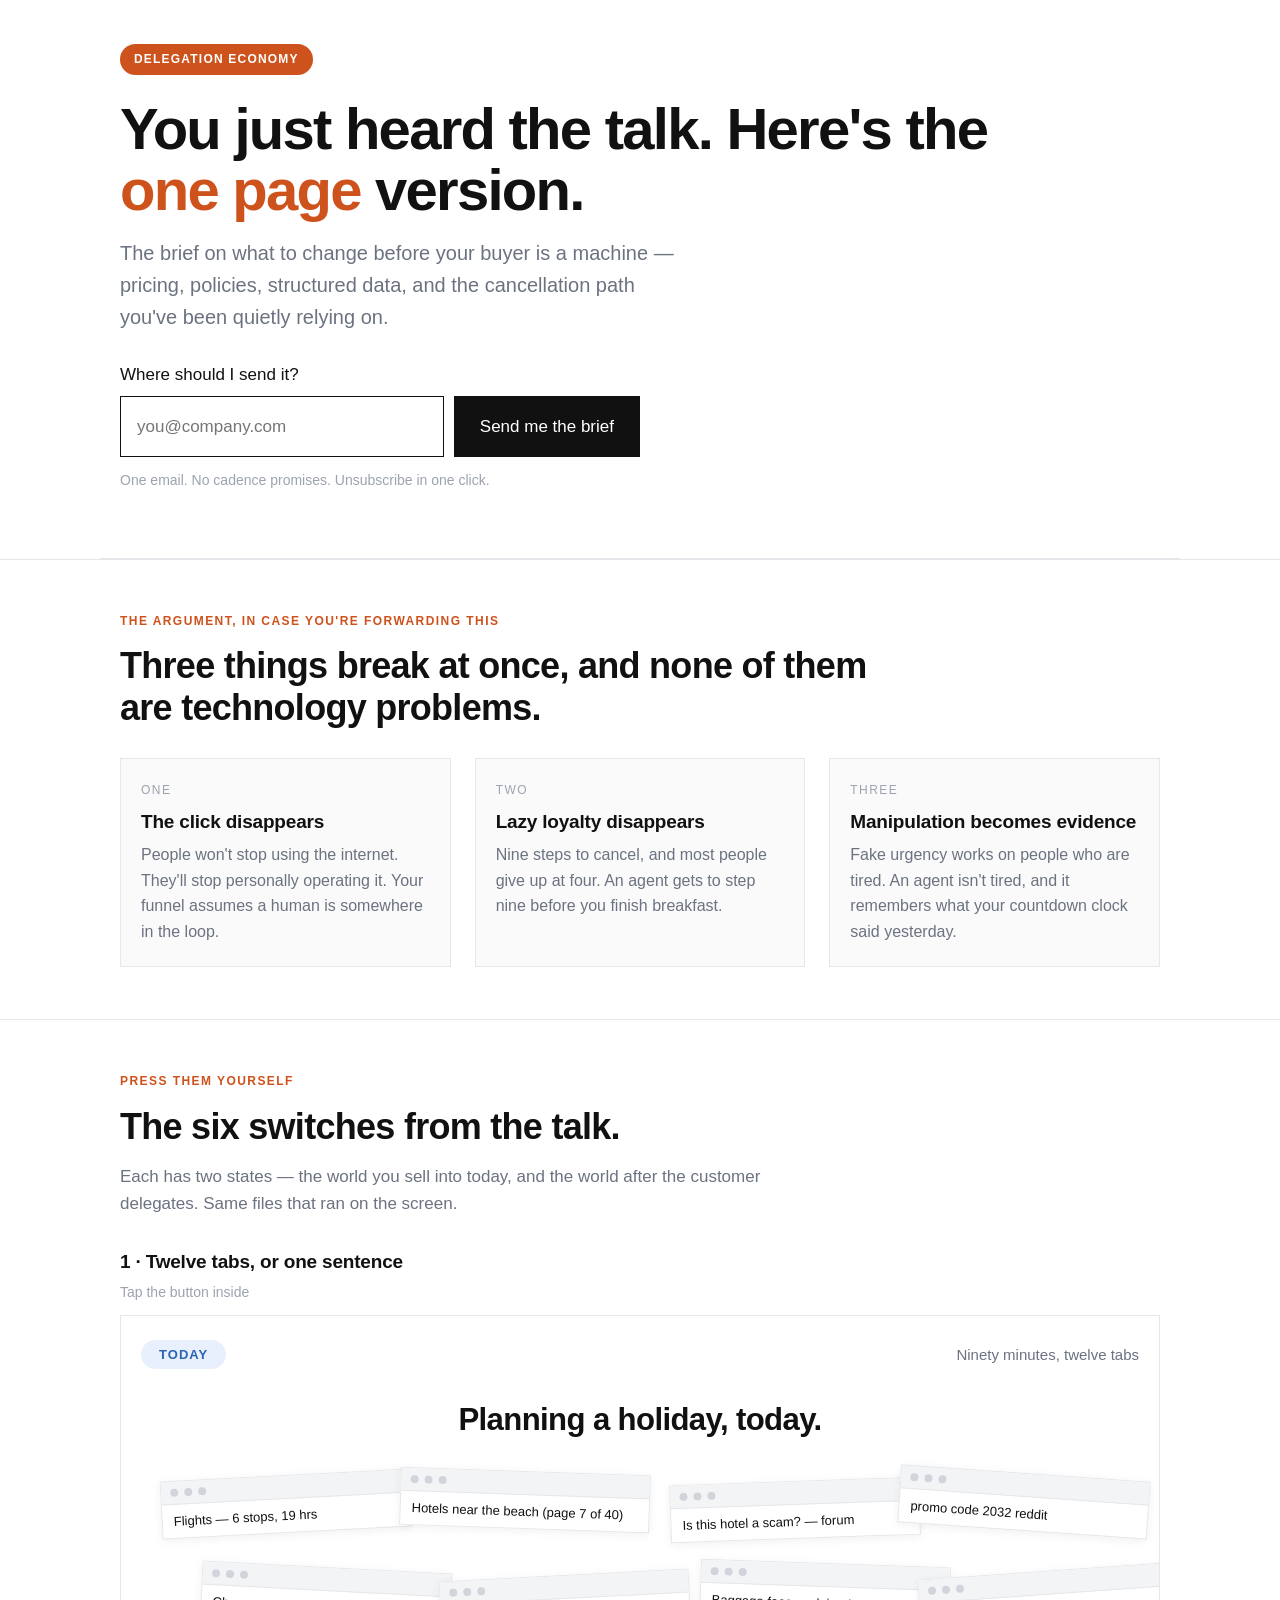
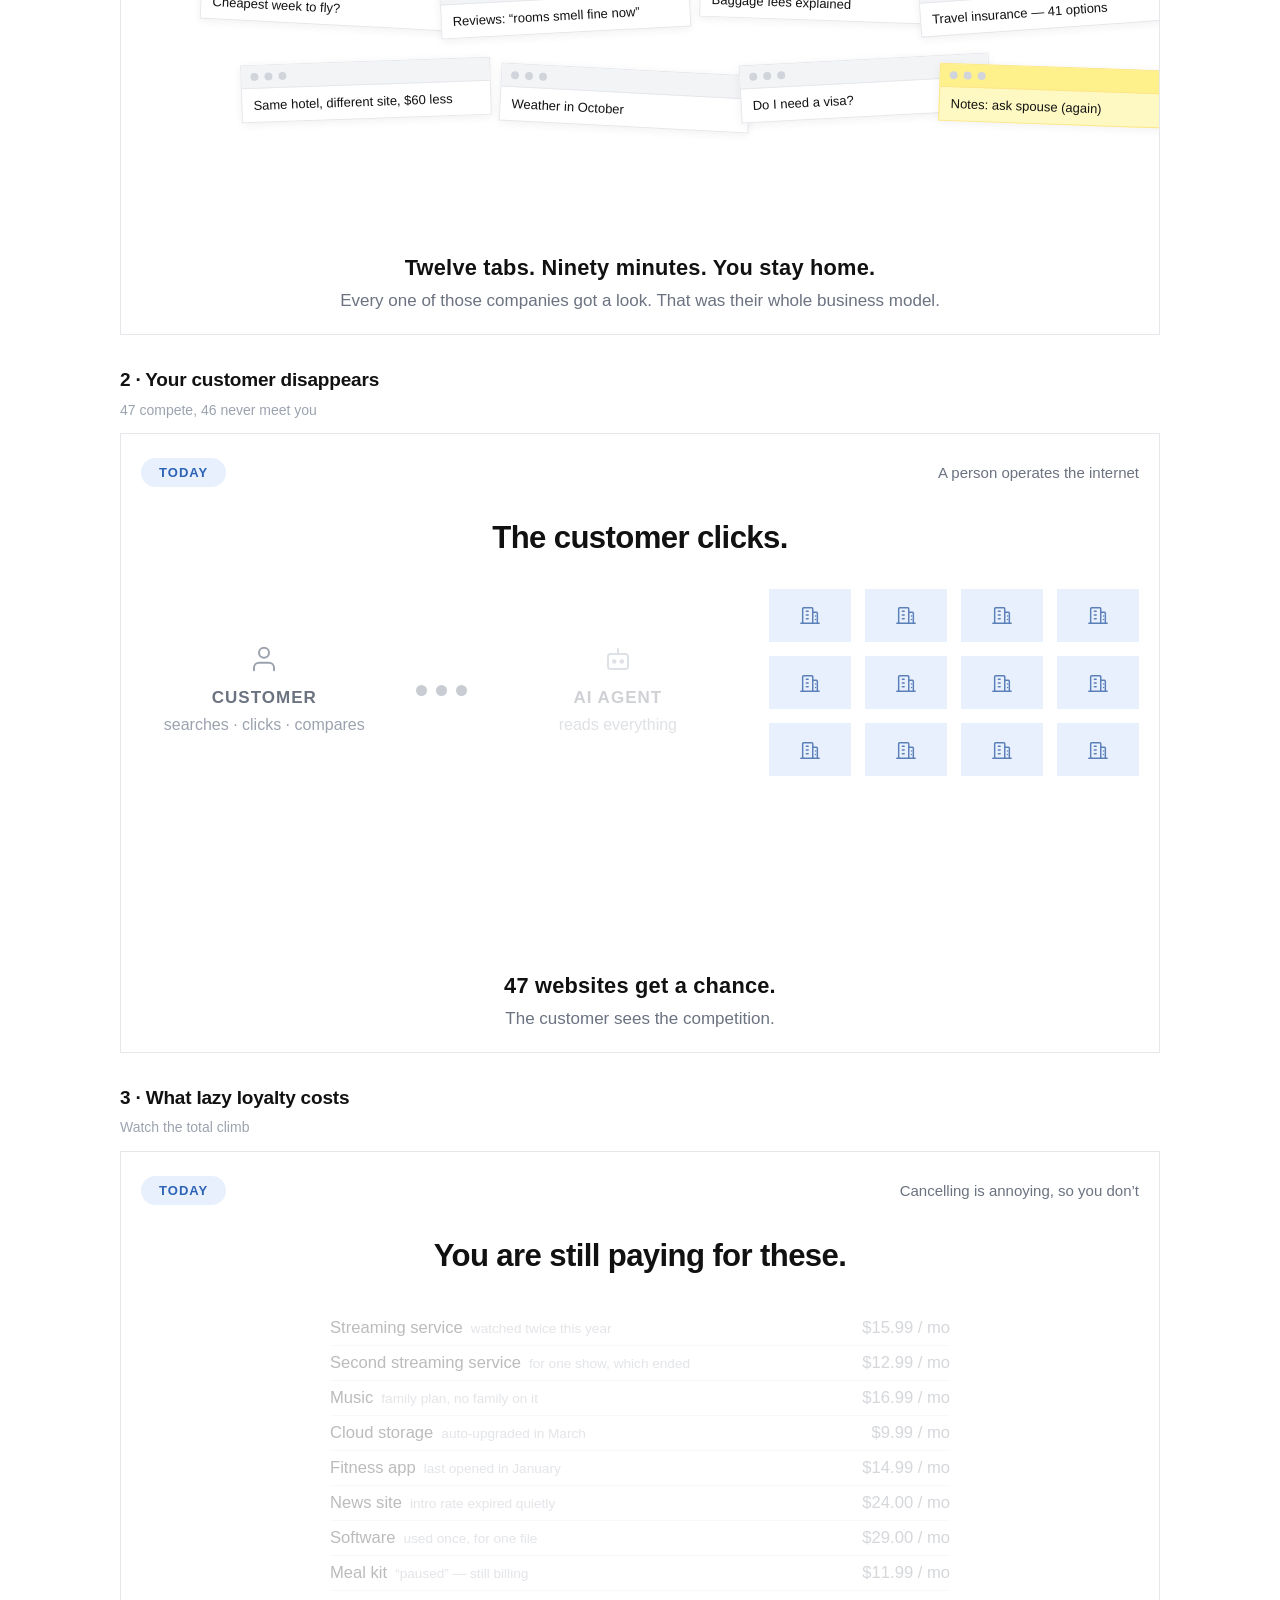
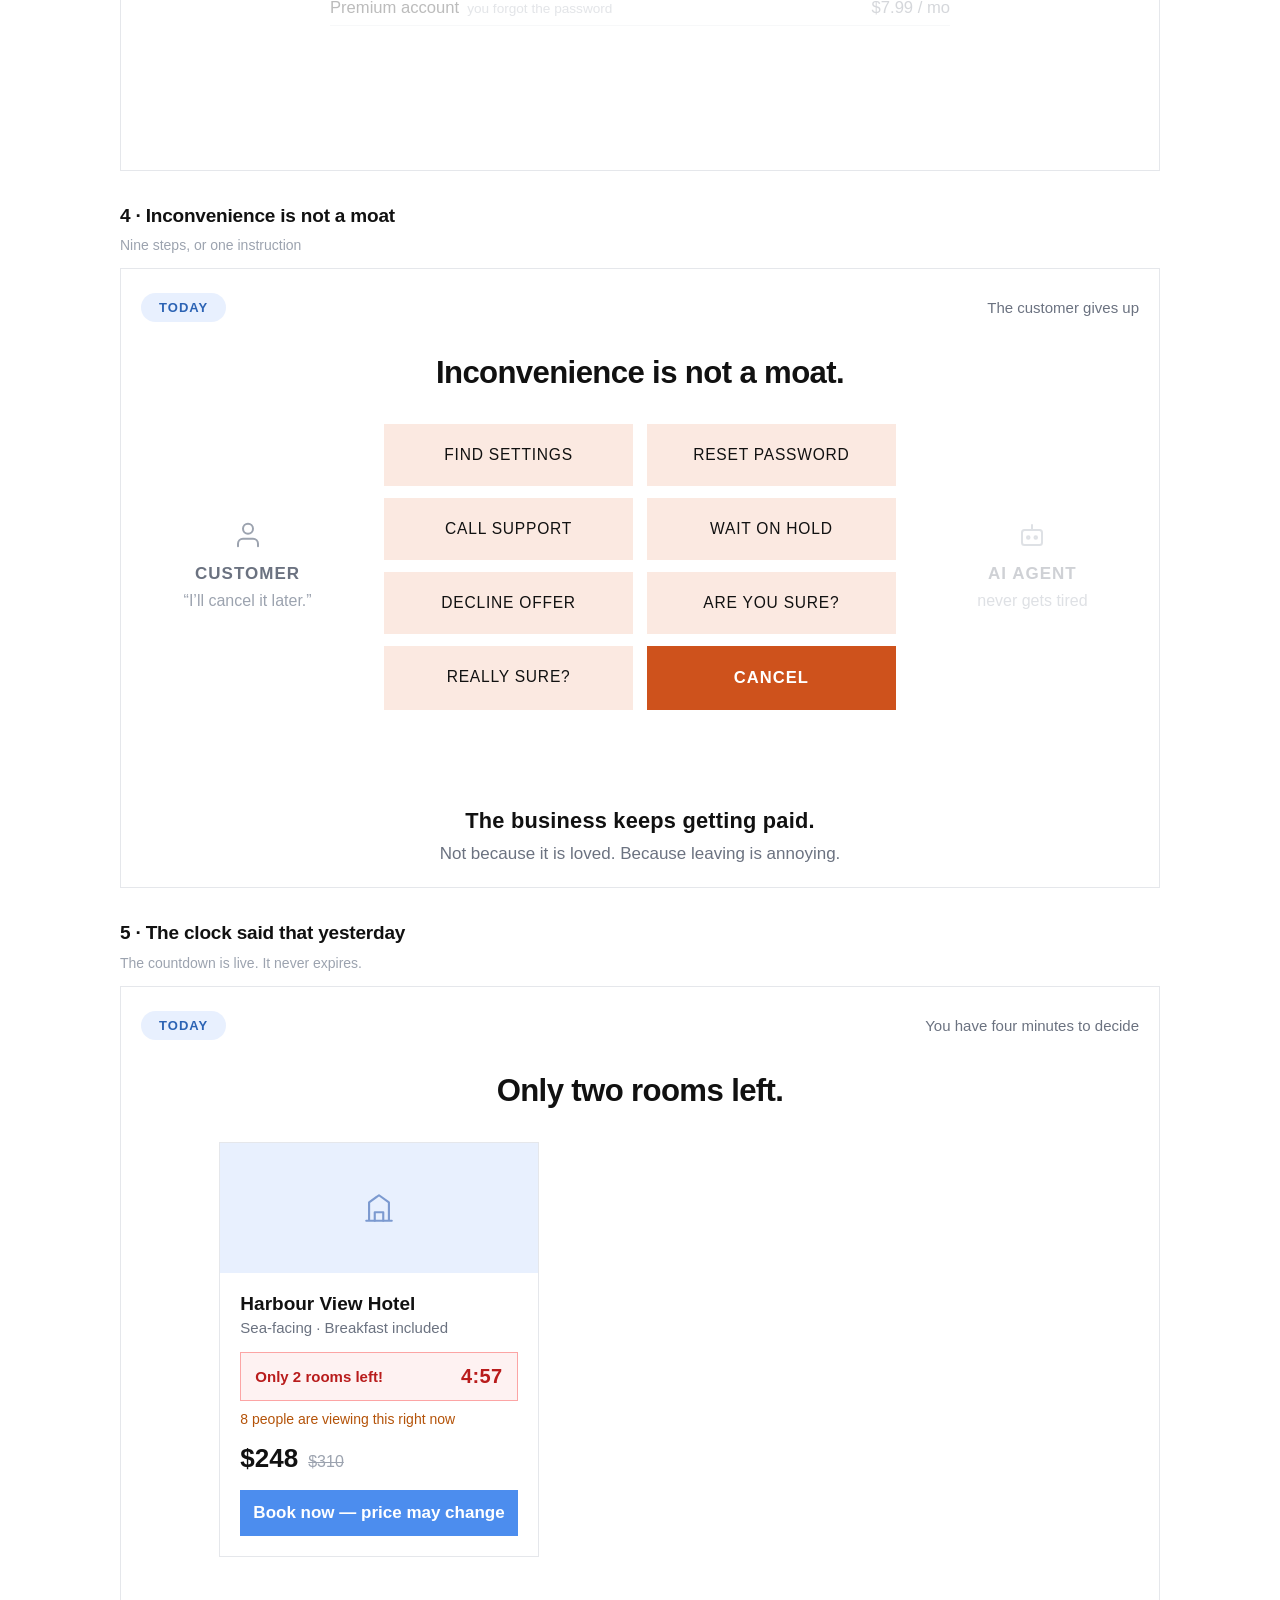
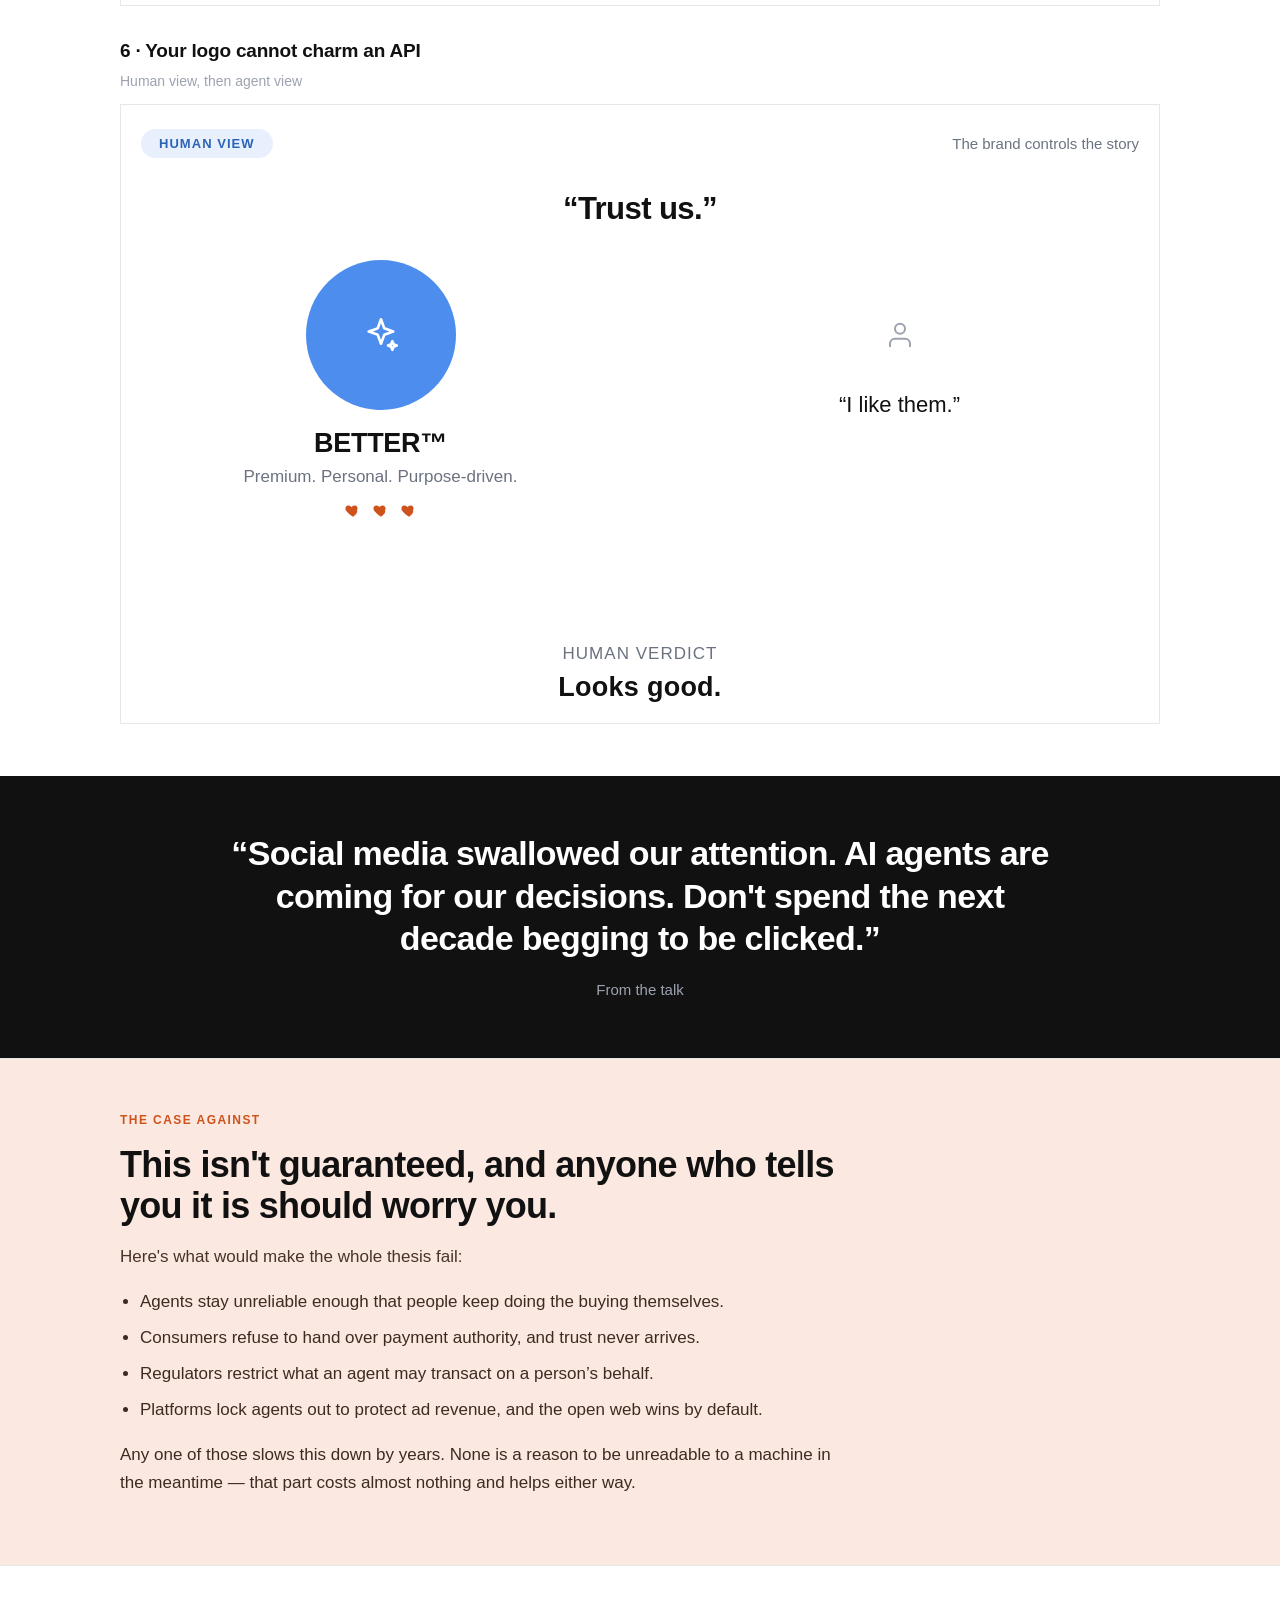
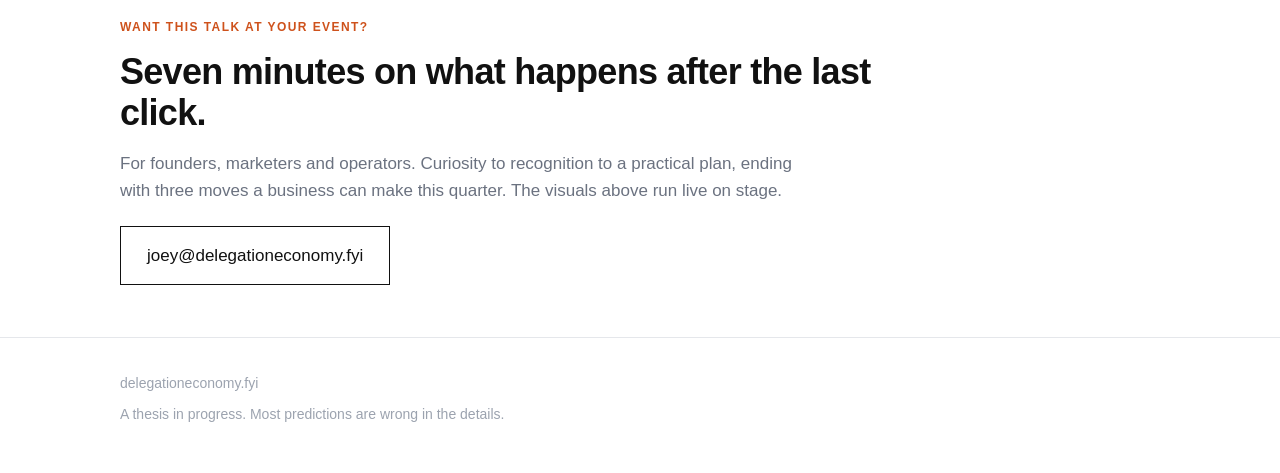
==== index.html @ d41b1d93 "Delegation Economy: landing page, six demos, deploy script and QR assets" ====
<!DOCTYPE html>
<html lang="en">
<head>
<meta charset="utf-8">
<meta name="viewport" content="width=device-width, initial-scale=1">
<title>The Delegation Economy</title>
<meta name="description" content="AI agents are becoming the buyer. 47 companies compete, 46 never meet the customer. The brief on what to change before your buyer is a machine.">

<meta property="og:title" content="The Delegation Economy">
<meta property="og:description" content="47 companies compete. 46 never meet the customer.">
<meta property="og:type" content="website">
<meta property="og:url" content="https://delegationeconomy.fyi">
<link rel="canonical" href="https://delegationeconomy.fyi">

<style>
/* ---------------------------------------------------------------
   Built mobile-first. The people who land here heard the talk two
   minutes ago and are standing in a room holding a phone. Desktop
   is the enhancement, not the baseline.
   --------------------------------------------------------------- */
:root {
  --ink:#111; --muted:#6B7280; --faint:#9CA3AF;
  --orange:#CE521C; --orange-soft:#FBE9E1;
  --blue:#4C8DEE; --blue-soft:#E8F0FE;
  --line:#E5E7EB; --wrap:1080px;
}
* { box-sizing:border-box; }
html { scroll-behavior:smooth; -webkit-text-size-adjust:100%; }
body {
  margin:0; background:#fff; color:var(--ink);
  font-family:Inter,-apple-system,BlinkMacSystemFont,"Helvetica Neue",Arial,sans-serif;
  font-size:17px; line-height:1.6; -webkit-font-smoothing:antialiased;
}
.wrap { max-width:var(--wrap); margin:0 auto; padding:0 20px; }
a { color:var(--orange); text-decoration:none; }
a:hover { text-decoration:underline; }

/* ---------------- the ask, first ---------------- */

/* Repeats .wrap's 20px side padding on purpose. This element carries both
   classes, and a bare `padding:44px 0` here silently wiped the horizontal
   inset — which put the headline and the email field flush against both
   edges of every phone. */
.ask {
  padding:44px 20px 30px;
  border-bottom:1px solid var(--line);
}
.brandmark {
  display:inline-block;
  font-size:12px; font-weight:600; letter-spacing:.1em; text-transform:uppercase;
  color:#fff; background:var(--orange); padding:6px 14px; border-radius:999px;
  margin-bottom:24px;
}
.brandmark:hover { text-decoration:none; }

h1 {
  margin:0 0 16px;
  font-size:clamp(30px,7.5vw,58px);
  line-height:1.05; letter-spacing:-.03em; font-weight:700;
  max-width:900px;
}
h1 em { font-style:normal; color:var(--orange); }
.ask .lede {
  margin:0 0 28px; max-width:560px;
  font-size:clamp(17px,4.4vw,20px); color:var(--muted);
}

/* the form itself — the whole point of the page */
form.capture { max-width:520px; }
.field-row { display:flex; gap:10px; flex-wrap:wrap; }
input[type=email] {
  flex:1 1 100%;
  padding:16px; font:inherit; font-size:17px;
  border:1.5px solid var(--ink); border-radius:0; background:#fff; color:var(--ink);
  min-height:54px;                 /* comfortable thumb target */
}
input[type=email]:focus { outline:3px solid var(--blue); outline-offset:-1px; }
button.go {
  flex:1 1 100%;
  padding:16px 26px; min-height:54px;
  border:0; border-radius:0; background:#111; color:#fff;
  font:inherit; font-size:17px; font-weight:500; cursor:pointer;
}
button.go:hover { background:#000; }
button.go:active { transform:translateY(1px); }
.form-note { margin-top:12px; font-size:14px; color:var(--faint); }
.form-status { margin-top:14px; font-size:16px; min-height:1.4em; }
.form-status.ok   { color:#15803D; font-weight:500; }
.form-status.warn { color:var(--orange); }

@media (min-width:620px) {
  input[type=email] { flex:1 1 260px; }
  button.go { flex:0 0 auto; }
}

/* ---------------- shared section furniture ---------------- */

section { padding:52px 0; border-top:1px solid var(--line); }
.eyebrow {
  font-size:12px; letter-spacing:.12em; text-transform:uppercase;
  color:var(--orange); font-weight:600; margin-bottom:14px;
}
h2 {
  margin:0 0 16px;
  font-size:clamp(23px,5.4vw,36px);
  line-height:1.15; letter-spacing:-.02em; font-weight:700; max-width:780px;
}
.section-lede { max-width:680px; color:var(--muted); font-size:17px; margin:0; }

/* ---------------- three beats ---------------- */

.beats { display:grid; grid-template-columns:1fr; gap:16px; margin-top:30px; }
.beat { padding:22px 20px; background:#FAFAFA; border:1px solid var(--line); }
.beat .n { font-size:12px; letter-spacing:.12em; color:var(--faint); text-transform:uppercase; margin-bottom:10px; }
.beat h3 { margin:0 0 8px; font-size:19px; line-height:1.25; letter-spacing:-.01em; }
.beat p { margin:0; font-size:16px; color:var(--muted); }
@media (min-width:860px) { .beats { grid-template-columns:repeat(3,1fr); gap:24px; } }

/* ---------------- demos ---------------- */

.demo { margin-top:30px; }
.demo-head { margin-bottom:12px; }
.demo-head h3 { margin:0; font-size:19px; letter-spacing:-.01em; }
.demo-head .hint { display:block; margin-top:3px; font-size:14px; color:var(--faint); }
.demo-frame {
  width:100%; border:1px solid var(--line); background:#fff; display:block;
  height:760px;                    /* stacked layout on a phone is tall */
}
@media (min-width:861px) { .demo-frame { height:620px; } }

/* ---------------- pull quote ---------------- */

.pull { background:#111; color:#fff; padding:56px 0; border-top:0; }
.pull blockquote {
  margin:0 auto; max-width:820px; text-align:center;
  font-size:clamp(20px,5vw,34px); line-height:1.25; letter-spacing:-.02em; font-weight:600;
}
.pull .attrib { margin-top:18px; text-align:center; color:#9CA3AF; font-size:15px; }

/* ---------------- case against ---------------- */

.caveat { background:var(--orange-soft); }
.caveat ul { margin:18px 0 0; padding-left:20px; max-width:720px; color:#3F2A20; }
.caveat li { margin-bottom:9px; }

/* ---------------- talk ---------------- */

.btn-ghost {
  display:inline-block; margin-top:22px;
  padding:15px 26px; min-height:52px;
  border:1.5px solid var(--ink); background:#fff; color:var(--ink);
  font-size:17px; font-weight:500;
}
.btn-ghost:hover { text-decoration:none; background:#FAFAFA; }

footer { border-top:1px solid var(--line); padding:34px 0 48px; color:var(--faint); font-size:14px; }
footer div + div { margin-top:8px; }
</style>
</head>
<body>

<!-- ============ THE ASK — first thing, above the fold ============ -->
<div class="wrap ask">
  <a href="#" class="brandmark">Delegation Economy</a>

  <h1>You just heard the talk. Here's the <em>one page</em> version.</h1>

  <p class="lede">
    The brief on what to change before your buyer is a machine — pricing, policies,
    structured data, and the cancellation path you've been quietly relying on.
  </p>

  <form class="capture" id="signupForm" novalidate>
    <label for="email" style="display:block;font-weight:500;margin-bottom:8px">Where should I send it?</label>
    <div class="field-row">
      <input type="email" id="email" name="email" placeholder="you@company.com"
             required autocomplete="email" inputmode="email"
             autocapitalize="off" autocorrect="off" spellcheck="false">
      <button type="submit" class="go">Send me the brief</button>
    </div>
    <div class="form-note">One email. No cadence promises. Unsubscribe in one click.</div>
    <div class="form-status" id="formStatus" role="status" aria-live="polite"></div>
  </form>
</div>

<!-- ============ THE ARGUMENT (they already heard it — keep it short) ============ -->
<section id="thesis">
  <div class="wrap">
    <div class="eyebrow">The argument, in case you're forwarding this</div>
    <h2>Three things break at once, and none of them are technology problems.</h2>
    <div class="beats">
      <div class="beat">
        <div class="n">One</div>
        <h3>The click disappears</h3>
        <p>People won't stop using the internet. They'll stop personally operating it. Your funnel assumes a human is somewhere in the loop.</p>
      </div>
      <div class="beat">
        <div class="n">Two</div>
        <h3>Lazy loyalty disappears</h3>
        <p>Nine steps to cancel, and most people give up at four. An agent gets to step nine before you finish breakfast.</p>
      </div>
      <div class="beat">
        <div class="n">Three</div>
        <h3>Manipulation becomes evidence</h3>
        <p>Fake urgency works on people who are tired. An agent isn't tired, and it remembers what your countdown clock said yesterday.</p>
      </div>
    </div>
  </div>
</section>

<!-- ============ THE DEMOS ============ -->
<section id="demos">
  <div class="wrap">
    <div class="eyebrow">Press them yourself</div>
    <h2>The six switches from the talk.</h2>
    <p class="section-lede">
      Each has two states — the world you sell into today, and the world after the customer
      delegates. Same files that ran on the screen.
    </p>

    <div class="demo">
      <div class="demo-head"><h3>1 · Twelve tabs, or one sentence</h3><span class="hint">Tap the button inside</span></div>
      <iframe class="demo-frame" src="demos/twelve-tabs.html?embed=1" title="Twelve tabs, or one sentence" loading="lazy"></iframe>
    </div>
    <div class="demo">
      <div class="demo-head"><h3>2 · Your customer disappears</h3><span class="hint">47 compete, 46 never meet you</span></div>
      <iframe class="demo-frame" src="demos/customer-disappears.html?embed=1" title="The customer disappears" loading="lazy"></iframe>
    </div>
    <div class="demo">
      <div class="demo-head"><h3>3 · What lazy loyalty costs</h3><span class="hint">Watch the total climb</span></div>
      <iframe class="demo-frame" src="demos/the-subscription-bill.html?embed=1" title="What lazy loyalty costs" loading="lazy"></iframe>
    </div>
    <div class="demo">
      <div class="demo-head"><h3>4 · Inconvenience is not a moat</h3><span class="hint">Nine steps, or one instruction</span></div>
      <iframe class="demo-frame" src="demos/customer-exhaustion.html?embed=1" title="Inconvenience is not a moat" loading="lazy"></iframe>
    </div>
    <div class="demo">
      <div class="demo-head"><h3>5 · The clock said that yesterday</h3><span class="hint">The countdown is live. It never expires.</span></div>
      <iframe class="demo-frame" src="demos/the-clock-lied.html?embed=1" title="The clock said that yesterday" loading="lazy"></iframe>
    </div>
    <div class="demo">
      <div class="demo-head"><h3>6 · Your logo cannot charm an API</h3><span class="hint">Human view, then agent view</span></div>
      <iframe class="demo-frame" src="demos/logo-cannot-charm-api.html?embed=1" title="Your logo cannot charm an API" loading="lazy"></iframe>
    </div>
  </div>
</section>

<div class="pull">
  <div class="wrap">
    <blockquote>&ldquo;Social media swallowed our attention. AI agents are coming for our decisions. Don't spend the next decade begging to be clicked.&rdquo;</blockquote>
    <div class="attrib">From the talk</div>
  </div>
</div>

<!-- ============ THE CASE AGAINST ============ -->
<section class="caveat">
  <div class="wrap">
    <div class="eyebrow">The case against</div>
    <h2>This isn't guaranteed, and anyone who tells you it is should worry you.</h2>
    <p class="section-lede" style="color:#4A3227">Here's what would make the whole thesis fail:</p>
    <ul>
      <li>Agents stay unreliable enough that people keep doing the buying themselves.</li>
      <li>Consumers refuse to hand over payment authority, and trust never arrives.</li>
      <li>Regulators restrict what an agent may transact on a person&rsquo;s behalf.</li>
      <li>Platforms lock agents out to protect ad revenue, and the open web wins by default.</li>
    </ul>
    <p style="max-width:720px;margin-top:18px;color:#3F2A20">
      Any one of those slows this down by years. None is a reason to be unreadable to a machine
      in the meantime — that part costs almost nothing and helps either way.
    </p>
  </div>
</section>

<!-- ============ BOOKING ============ -->
<section id="talk">
  <div class="wrap">
    <div class="eyebrow">Want this talk at your event?</div>
    <h2>Seven minutes on what happens after the last click.</h2>
    <p class="section-lede">
      For founders, marketers and operators. Curiosity to recognition to a practical plan, ending
      with three moves a business can make this quarter. The visuals above run live on stage.
    </p>
    <a class="btn-ghost" href="mailto:joey@delegationeconomy.fyi?subject=Delegation%20Economy%20—%20speaking%20enquiry">joey@delegationeconomy.fyi</a>
  </div>
</section>

<footer>
  <div class="wrap">
    <div>delegationeconomy.fyi</div>
    <div>A thesis in progress. Most predictions are wrong in the details.</div>
  </div>
</footer>

<script>
(function () {
  // ------------------------------------------------------------------
  // Formspree. Submissions land in the Formspree dashboard and get
  // emailed to the address on that account (uberandujar@gmail.com).
  // Free tier is 50 submissions/month — watch it if a big room signs up.
  //
  // Set this back to '' and the form stops pretending to work: it shows
  // the address to write to instead, which beats silently eating emails.
  // ------------------------------------------------------------------
  var FORM_ENDPOINT = 'https://formspree.io/f/mgawddar';
  var FALLBACK = 'joey@delegationeconomy.fyi';

  var form   = document.getElementById('signupForm');
  var input  = document.getElementById('email');
  var status = document.getElementById('formStatus');
  var button = form.querySelector('button.go');

  function say(msg, kind) {
    status.innerHTML = msg;
    status.className = 'form-status ' + (kind || '');
  }

  form.addEventListener('submit', function (e) {
    e.preventDefault();
    var value = input.value.trim();

    if (!value || value.indexOf('@') < 1 || value.lastIndexOf('.') < value.indexOf('@')) {
      say('That address doesn’t look right — check it and try again.', 'warn');
      input.focus();
      return;
    }

    if (!FORM_ENDPOINT) {
      // Be useful rather than fake. Offer the address and pre-fill a mail draft.
      var href = 'mailto:' + FALLBACK +
        '?subject=' + encodeURIComponent('Send me the Delegation Economy brief') +
        '&body=' + encodeURIComponent(value);
      say('The list isn’t connected yet. Email <a href="' + href + '">' + FALLBACK +
          '</a> and you’ll be first on it.', 'warn');
      return;
    }

    button.disabled = true;
    say('Sending…');

    fetch(FORM_ENDPOINT, {
      method: 'POST',
      headers: { 'Content-Type': 'application/json', 'Accept': 'application/json' },
      body: JSON.stringify({ email: value })
    }).then(function (r) {
      if (!r.ok) throw new Error('HTTP ' + r.status);
      form.reset();
      say('Got it. The brief is on its way.', 'ok');
    }).catch(function () {
      say('That didn’t go through. Email <a href="mailto:' + FALLBACK + '">' + FALLBACK +
          '</a> and I’ll add you by hand.', 'warn');
    }).then(function () {
      button.disabled = false;
    });
  });
})();
</script>
</body>
</html>
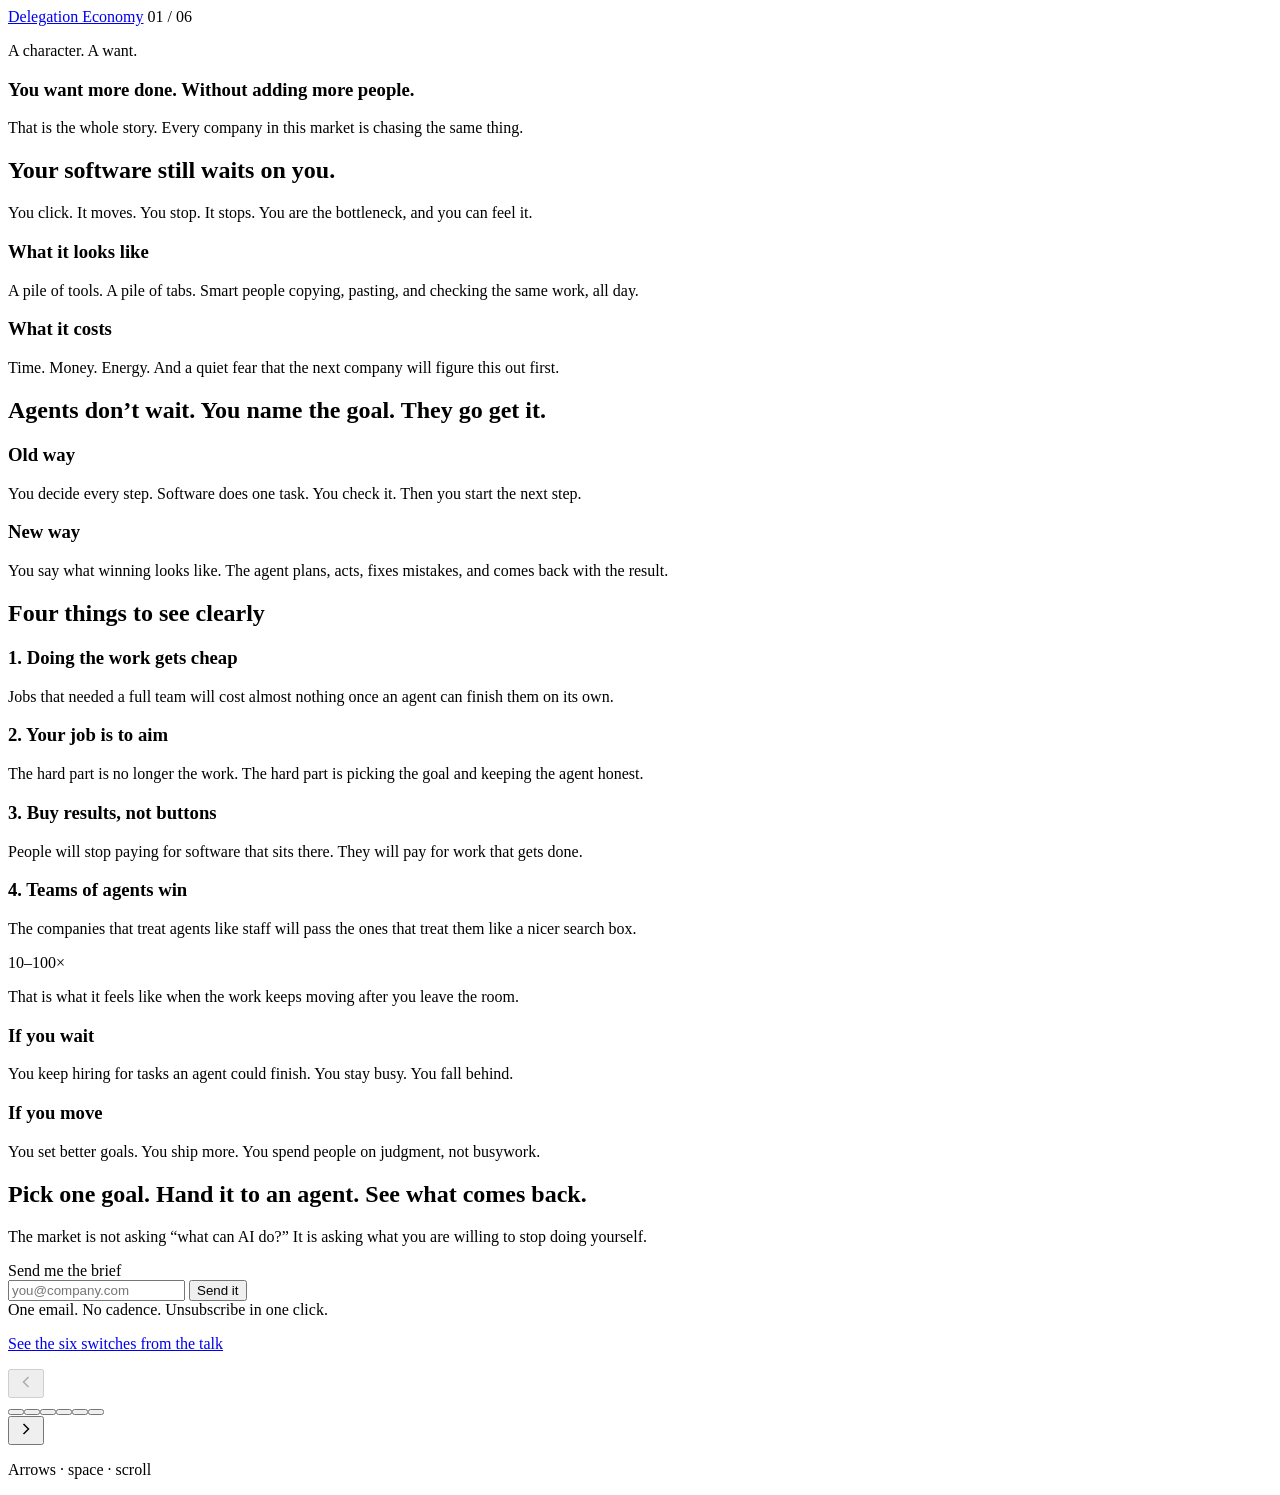
==== commit c85d9527: "Make the StoryBrand slide deck the landing page" ====
--- a/index.html
+++ b/index.html
@@ -4,355 +4,127 @@
 <meta charset="utf-8">
 <meta name="viewport" content="width=device-width, initial-scale=1">
 <title>The Delegation Economy</title>
-<meta name="description" content="AI agents are becoming the buyer. 47 companies compete, 46 never meet the customer. The brief on what to change before your buyer is a machine.">
-
+<meta name="description" content="You want more done without more people. This deck shows the shift from tools that wait to agents that go get the goal.">
 <meta property="og:title" content="The Delegation Economy">
-<meta property="og:description" content="47 companies compete. 46 never meet the customer.">
+<meta property="og:description" content="You want more done. Without adding more people.">
 <meta property="og:type" content="website">
 <meta property="og:url" content="https://delegationeconomy.fyi">
 <link rel="canonical" href="https://delegationeconomy.fyi">
-
-<style>
-/* ---------------------------------------------------------------
-   Built mobile-first. The people who land here heard the talk two
-   minutes ago and are standing in a room holding a phone. Desktop
-   is the enhancement, not the baseline.
-   --------------------------------------------------------------- */
-:root {
-  --ink:#111; --muted:#6B7280; --faint:#9CA3AF;
-  --orange:#CE521C; --orange-soft:#FBE9E1;
-  --blue:#4C8DEE; --blue-soft:#E8F0FE;
-  --line:#E5E7EB; --wrap:1080px;
-}
-* { box-sizing:border-box; }
-html { scroll-behavior:smooth; -webkit-text-size-adjust:100%; }
-body {
-  margin:0; background:#fff; color:var(--ink);
-  font-family:Inter,-apple-system,BlinkMacSystemFont,"Helvetica Neue",Arial,sans-serif;
-  font-size:17px; line-height:1.6; -webkit-font-smoothing:antialiased;
-}
-.wrap { max-width:var(--wrap); margin:0 auto; padding:0 20px; }
-a { color:var(--orange); text-decoration:none; }
-a:hover { text-decoration:underline; }
-
-/* ---------------- the ask, first ---------------- */
-
-/* Repeats .wrap's 20px side padding on purpose. This element carries both
-   classes, and a bare `padding:44px 0` here silently wiped the horizontal
-   inset — which put the headline and the email field flush against both
-   edges of every phone. */
-.ask {
-  padding:44px 20px 30px;
-  border-bottom:1px solid var(--line);
-}
-.brandmark {
-  display:inline-block;
-  font-size:12px; font-weight:600; letter-spacing:.1em; text-transform:uppercase;
-  color:#fff; background:var(--orange); padding:6px 14px; border-radius:999px;
-  margin-bottom:24px;
-}
-.brandmark:hover { text-decoration:none; }
-
-h1 {
-  margin:0 0 16px;
-  font-size:clamp(30px,7.5vw,58px);
-  line-height:1.05; letter-spacing:-.03em; font-weight:700;
-  max-width:900px;
-}
-h1 em { font-style:normal; color:var(--orange); }
-.ask .lede {
-  margin:0 0 28px; max-width:560px;
-  font-size:clamp(17px,4.4vw,20px); color:var(--muted);
-}
-
-/* the form itself — the whole point of the page */
-form.capture { max-width:520px; }
-.field-row { display:flex; gap:10px; flex-wrap:wrap; }
-input[type=email] {
-  flex:1 1 100%;
-  padding:16px; font:inherit; font-size:17px;
-  border:1.5px solid var(--ink); border-radius:0; background:#fff; color:var(--ink);
-  min-height:54px;                 /* comfortable thumb target */
-}
-input[type=email]:focus { outline:3px solid var(--blue); outline-offset:-1px; }
-button.go {
-  flex:1 1 100%;
-  padding:16px 26px; min-height:54px;
-  border:0; border-radius:0; background:#111; color:#fff;
-  font:inherit; font-size:17px; font-weight:500; cursor:pointer;
-}
-button.go:hover { background:#000; }
-button.go:active { transform:translateY(1px); }
-.form-note { margin-top:12px; font-size:14px; color:var(--faint); }
-.form-status { margin-top:14px; font-size:16px; min-height:1.4em; }
-.form-status.ok   { color:#15803D; font-weight:500; }
-.form-status.warn { color:var(--orange); }
-
-@media (min-width:620px) {
-  input[type=email] { flex:1 1 260px; }
-  button.go { flex:0 0 auto; }
-}
-
-/* ---------------- shared section furniture ---------------- */
-
-section { padding:52px 0; border-top:1px solid var(--line); }
-.eyebrow {
-  font-size:12px; letter-spacing:.12em; text-transform:uppercase;
-  color:var(--orange); font-weight:600; margin-bottom:14px;
-}
-h2 {
-  margin:0 0 16px;
-  font-size:clamp(23px,5.4vw,36px);
-  line-height:1.15; letter-spacing:-.02em; font-weight:700; max-width:780px;
-}
-.section-lede { max-width:680px; color:var(--muted); font-size:17px; margin:0; }
-
-/* ---------------- three beats ---------------- */
-
-.beats { display:grid; grid-template-columns:1fr; gap:16px; margin-top:30px; }
-.beat { padding:22px 20px; background:#FAFAFA; border:1px solid var(--line); }
-.beat .n { font-size:12px; letter-spacing:.12em; color:var(--faint); text-transform:uppercase; margin-bottom:10px; }
-.beat h3 { margin:0 0 8px; font-size:19px; line-height:1.25; letter-spacing:-.01em; }
-.beat p { margin:0; font-size:16px; color:var(--muted); }
-@media (min-width:860px) { .beats { grid-template-columns:repeat(3,1fr); gap:24px; } }
-
-/* ---------------- demos ---------------- */
-
-.demo { margin-top:30px; }
-.demo-head { margin-bottom:12px; }
-.demo-head h3 { margin:0; font-size:19px; letter-spacing:-.01em; }
-.demo-head .hint { display:block; margin-top:3px; font-size:14px; color:var(--faint); }
-.demo-frame {
-  width:100%; border:1px solid var(--line); background:#fff; display:block;
-  height:760px;                    /* stacked layout on a phone is tall */
-}
-@media (min-width:861px) { .demo-frame { height:620px; } }
-
-/* ---------------- pull quote ---------------- */
-
-.pull { background:#111; color:#fff; padding:56px 0; border-top:0; }
-.pull blockquote {
-  margin:0 auto; max-width:820px; text-align:center;
-  font-size:clamp(20px,5vw,34px); line-height:1.25; letter-spacing:-.02em; font-weight:600;
-}
-.pull .attrib { margin-top:18px; text-align:center; color:#9CA3AF; font-size:15px; }
-
-/* ---------------- case against ---------------- */
-
-.caveat { background:var(--orange-soft); }
-.caveat ul { margin:18px 0 0; padding-left:20px; max-width:720px; color:#3F2A20; }
-.caveat li { margin-bottom:9px; }
-
-/* ---------------- talk ---------------- */
-
-.btn-ghost {
-  display:inline-block; margin-top:22px;
-  padding:15px 26px; min-height:52px;
-  border:1.5px solid var(--ink); background:#fff; color:var(--ink);
-  font-size:17px; font-weight:500;
-}
-.btn-ghost:hover { text-decoration:none; background:#FAFAFA; }
-
-footer { border-top:1px solid var(--line); padding:34px 0 48px; color:var(--faint); font-size:14px; }
-footer div + div { margin-top:8px; }
-</style>
+<link rel="preconnect" href="https://fonts.googleapis.com">
+<link rel="preconnect" href="https://fonts.gstatic.com" crossorigin>
+<link href="https://fonts.googleapis.com/css2?family=IBM+Plex+Mono:wght@400;500&family=IBM+Plex+Sans:wght@400;500;600&family=Instrument+Serif:ital@0;1&display=swap" rel="stylesheet">
+<link rel="stylesheet" href="deck.css">
 </head>
 <body>
+<main class="deck" id="deck">
+  <div class="grid" aria-hidden="true"></div>
+  <header class="top">
+    <a class="brand" href="/">Delegation Economy</a>
+    <span class="count" id="count">01 / 06</span>
+  </header>
+  <div class="bar"><span id="progress"></span></div>
 
-<!-- ============ THE ASK — first thing, above the fold ============ -->
-<div class="wrap ask">
-  <a href="#" class="brandmark">Delegation Economy</a>
+  <section class="stage">
+    <div class="inner">
+      <article class="slide on" data-kicker="A character. A want.">
+        <h1>You want more done.<span class="italic"> Without adding more people.</span></h1>
+        <p class="lede">That is the whole story. Every company in this market is chasing the same thing.</p>
+      </article>
 
-  <h1>You just heard the talk. Here's the <em>one page</em> version.</h1>
+      <article class="slide" data-kicker="The problem">
+        <h2 class="mid">Your software still waits on you.</h2>
+        <p class="lede">You click. It moves. You stop. It stops. You are the bottleneck, and you can feel it.</p>
+        <div class="cards two">
+          <div class="card">
+            <h3>What it looks like</h3>
+            <p>A pile of tools. A pile of tabs. Smart people copying, pasting, and checking the same work, all day.</p>
+          </div>
+          <div class="card">
+            <h3>What it costs</h3>
+            <p>Time. Money. Energy. And a quiet fear that the next company will figure this out first.</p>
+          </div>
+        </div>
+      </article>
 
-  <p class="lede">
-    The brief on what to change before your buyer is a machine — pricing, policies,
-    structured data, and the cancellation path you've been quietly relying on.
-  </p>
+      <article class="slide" data-kicker="A guide">
+        <h2 class="mid">Agents don’t wait. You name the goal. They go get it.</h2>
+        <div class="cards two">
+          <div class="card">
+            <h3>Old way</h3>
+            <p>You decide every step. Software does one task. You check it. Then you start the next step.</p>
+          </div>
+          <div class="card">
+            <h3>New way</h3>
+            <p>You say what winning looks like. The agent plans, acts, fixes mistakes, and comes back with the result.</p>
+          </div>
+        </div>
+      </article>
 
-  <form class="capture" id="signupForm" novalidate>
-    <label for="email" style="display:block;font-weight:500;margin-bottom:8px">Where should I send it?</label>
-    <div class="field-row">
-      <input type="email" id="email" name="email" placeholder="you@company.com"
-             required autocomplete="email" inputmode="email"
-             autocapitalize="off" autocorrect="off" spellcheck="false">
-      <button type="submit" class="go">Send me the brief</button>
+      <article class="slide" data-kicker="The plan">
+        <h2 class="mid">Four things to see clearly</h2>
+        <div class="cards two">
+          <div class="card">
+            <h3>1. Doing the work gets cheap</h3>
+            <p>Jobs that needed a full team will cost almost nothing once an agent can finish them on its own.</p>
+          </div>
+          <div class="card">
+            <h3>2. Your job is to aim</h3>
+            <p>The hard part is no longer the work. The hard part is picking the goal and keeping the agent honest.</p>
+          </div>
+          <div class="card">
+            <h3>3. Buy results, not buttons</h3>
+            <p>People will stop paying for software that sits there. They will pay for work that gets done.</p>
+          </div>
+          <div class="card">
+            <h3>4. Teams of agents win</h3>
+            <p>The companies that treat agents like staff will pass the ones that treat them like a nicer search box.</p>
+          </div>
+        </div>
+      </article>
+
+      <article class="slide" data-kicker="Success and failure">
+        <p class="giant">10–100×</p>
+        <p class="lede">That is what it feels like when the work keeps moving after you leave the room.</p>
+        <div class="cards two">
+          <div class="card">
+            <h3>If you wait</h3>
+            <p>You keep hiring for tasks an agent could finish. You stay busy. You fall behind.</p>
+          </div>
+          <div class="card">
+            <h3>If you move</h3>
+            <p>You set better goals. You ship more. You spend people on judgment, not busywork.</p>
+          </div>
+        </div>
+      </article>
+
+      <article class="slide" data-kicker="The ask">
+        <h2 class="display">Pick one goal. Hand it to an agent. See what comes back.</h2>
+        <p class="lede">The market is not asking “what can AI do?” It is asking what you are willing to stop doing yourself.</p>
+        <form class="capture" id="signupForm" novalidate>
+          <label for="email">Send me the brief</label>
+          <div class="row">
+            <input type="email" id="email" name="email" placeholder="you@company.com" required autocomplete="email" inputmode="email" autocapitalize="off" spellcheck="false">
+            <button type="submit" class="go">Send it</button>
+          </div>
+          <div class="note">One email. No cadence. Unsubscribe in one click.</div>
+          <div class="status" id="formStatus" role="status" aria-live="polite"></div>
+        </form>
+        <p class="extra"><a href="brief.html">See the six switches from the talk</a></p>
+      </article>
     </div>
-    <div class="form-note">One email. No cadence promises. Unsubscribe in one click.</div>
-    <div class="form-status" id="formStatus" role="status" aria-live="polite"></div>
-  </form>
-</div>
+  </section>
 
-<!-- ============ THE ARGUMENT (they already heard it — keep it short) ============ -->
-<section id="thesis">
-  <div class="wrap">
-    <div class="eyebrow">The argument, in case you're forwarding this</div>
-    <h2>Three things break at once, and none of them are technology problems.</h2>
-    <div class="beats">
-      <div class="beat">
-        <div class="n">One</div>
-        <h3>The click disappears</h3>
-        <p>People won't stop using the internet. They'll stop personally operating it. Your funnel assumes a human is somewhere in the loop.</p>
-      </div>
-      <div class="beat">
-        <div class="n">Two</div>
-        <h3>Lazy loyalty disappears</h3>
-        <p>Nine steps to cancel, and most people give up at four. An agent gets to step nine before you finish breakfast.</p>
-      </div>
-      <div class="beat">
-        <div class="n">Three</div>
-        <h3>Manipulation becomes evidence</h3>
-        <p>Fake urgency works on people who are tired. An agent isn't tired, and it remembers what your countdown clock said yesterday.</p>
-      </div>
-    </div>
-  </div>
-</section>
-
-<!-- ============ THE DEMOS ============ -->
-<section id="demos">
-  <div class="wrap">
-    <div class="eyebrow">Press them yourself</div>
-    <h2>The six switches from the talk.</h2>
-    <p class="section-lede">
-      Each has two states — the world you sell into today, and the world after the customer
-      delegates. Same files that ran on the screen.
-    </p>
-
-    <div class="demo">
-      <div class="demo-head"><h3>1 · Twelve tabs, or one sentence</h3><span class="hint">Tap the button inside</span></div>
-      <iframe class="demo-frame" src="demos/twelve-tabs.html?embed=1" title="Twelve tabs, or one sentence" loading="lazy"></iframe>
-    </div>
-    <div class="demo">
-      <div class="demo-head"><h3>2 · Your customer disappears</h3><span class="hint">47 compete, 46 never meet you</span></div>
-      <iframe class="demo-frame" src="demos/customer-disappears.html?embed=1" title="The customer disappears" loading="lazy"></iframe>
-    </div>
-    <div class="demo">
-      <div class="demo-head"><h3>3 · What lazy loyalty costs</h3><span class="hint">Watch the total climb</span></div>
-      <iframe class="demo-frame" src="demos/the-subscription-bill.html?embed=1" title="What lazy loyalty costs" loading="lazy"></iframe>
-    </div>
-    <div class="demo">
-      <div class="demo-head"><h3>4 · Inconvenience is not a moat</h3><span class="hint">Nine steps, or one instruction</span></div>
-      <iframe class="demo-frame" src="demos/customer-exhaustion.html?embed=1" title="Inconvenience is not a moat" loading="lazy"></iframe>
-    </div>
-    <div class="demo">
-      <div class="demo-head"><h3>5 · The clock said that yesterday</h3><span class="hint">The countdown is live. It never expires.</span></div>
-      <iframe class="demo-frame" src="demos/the-clock-lied.html?embed=1" title="The clock said that yesterday" loading="lazy"></iframe>
-    </div>
-    <div class="demo">
-      <div class="demo-head"><h3>6 · Your logo cannot charm an API</h3><span class="hint">Human view, then agent view</span></div>
-      <iframe class="demo-frame" src="demos/logo-cannot-charm-api.html?embed=1" title="Your logo cannot charm an API" loading="lazy"></iframe>
-    </div>
-  </div>
-</section>
-
-<div class="pull">
-  <div class="wrap">
-    <blockquote>&ldquo;Social media swallowed our attention. AI agents are coming for our decisions. Don't spend the next decade begging to be clicked.&rdquo;</blockquote>
-    <div class="attrib">From the talk</div>
-  </div>
-</div>
-
-<!-- ============ THE CASE AGAINST ============ -->
-<section class="caveat">
-  <div class="wrap">
-    <div class="eyebrow">The case against</div>
-    <h2>This isn't guaranteed, and anyone who tells you it is should worry you.</h2>
-    <p class="section-lede" style="color:#4A3227">Here's what would make the whole thesis fail:</p>
-    <ul>
-      <li>Agents stay unreliable enough that people keep doing the buying themselves.</li>
-      <li>Consumers refuse to hand over payment authority, and trust never arrives.</li>
-      <li>Regulators restrict what an agent may transact on a person&rsquo;s behalf.</li>
-      <li>Platforms lock agents out to protect ad revenue, and the open web wins by default.</li>
-    </ul>
-    <p style="max-width:720px;margin-top:18px;color:#3F2A20">
-      Any one of those slows this down by years. None is a reason to be unreadable to a machine
-      in the meantime — that part costs almost nothing and helps either way.
-    </p>
-  </div>
-</section>
-
-<!-- ============ BOOKING ============ -->
-<section id="talk">
-  <div class="wrap">
-    <div class="eyebrow">Want this talk at your event?</div>
-    <h2>Seven minutes on what happens after the last click.</h2>
-    <p class="section-lede">
-      For founders, marketers and operators. Curiosity to recognition to a practical plan, ending
-      with three moves a business can make this quarter. The visuals above run live on stage.
-    </p>
-    <a class="btn-ghost" href="mailto:joey@delegationeconomy.fyi?subject=Delegation%20Economy%20—%20speaking%20enquiry">joey@delegationeconomy.fyi</a>
-  </div>
-</section>
-
-<footer>
-  <div class="wrap">
-    <div>delegationeconomy.fyi</div>
-    <div>A thesis in progress. Most predictions are wrong in the details.</div>
-  </div>
-</footer>
-
-<script>
-(function () {
-  // ------------------------------------------------------------------
-  // Formspree. Submissions land in the Formspree dashboard and get
-  // emailed to the address on that account (uberandujar@gmail.com).
-  // Free tier is 50 submissions/month — watch it if a big room signs up.
-  //
-  // Set this back to '' and the form stops pretending to work: it shows
-  // the address to write to instead, which beats silently eating emails.
-  // ------------------------------------------------------------------
-  var FORM_ENDPOINT = 'https://formspree.io/f/mgawddar';
-  var FALLBACK = 'joey@delegationeconomy.fyi';
-
-  var form   = document.getElementById('signupForm');
-  var input  = document.getElementById('email');
-  var status = document.getElementById('formStatus');
-  var button = form.querySelector('button.go');
-
-  function say(msg, kind) {
-    status.innerHTML = msg;
-    status.className = 'form-status ' + (kind || '');
-  }
-
-  form.addEventListener('submit', function (e) {
-    e.preventDefault();
-    var value = input.value.trim();
-
-    if (!value || value.indexOf('@') < 1 || value.lastIndexOf('.') < value.indexOf('@')) {
-      say('That address doesn’t look right — check it and try again.', 'warn');
-      input.focus();
-      return;
-    }
-
-    if (!FORM_ENDPOINT) {
-      // Be useful rather than fake. Offer the address and pre-fill a mail draft.
-      var href = 'mailto:' + FALLBACK +
-        '?subject=' + encodeURIComponent('Send me the Delegation Economy brief') +
-        '&body=' + encodeURIComponent(value);
-      say('The list isn’t connected yet. Email <a href="' + href + '">' + FALLBACK +
-          '</a> and you’ll be first on it.', 'warn');
-      return;
-    }
-
-    button.disabled = true;
-    say('Sending…');
-
-    fetch(FORM_ENDPOINT, {
-      method: 'POST',
-      headers: { 'Content-Type': 'application/json', 'Accept': 'application/json' },
-      body: JSON.stringify({ email: value })
-    }).then(function (r) {
-      if (!r.ok) throw new Error('HTTP ' + r.status);
-      form.reset();
-      say('Got it. The brief is on its way.', 'ok');
-    }).catch(function () {
-      say('That didn’t go through. Email <a href="mailto:' + FALLBACK + '">' + FALLBACK +
-          '</a> and I’ll add you by hand.', 'warn');
-    }).then(function () {
-      button.disabled = false;
-    });
-  });
-})();
-</script>
+  <footer class="nav">
+    <button type="button" class="nav-btn" id="prev" aria-label="Previous slide">
+      <svg width="20" height="20" viewBox="0 0 24 24" fill="none" stroke="currentColor" stroke-width="1.75"><path d="M15 18l-6-6 6-6"/></svg>
+    </button>
+    <div class="dots" id="dots" role="tablist" aria-label="Slides"></div>
+    <button type="button" class="nav-btn" id="next" aria-label="Next slide">
+      <svg width="20" height="20" viewBox="0 0 24 24" fill="none" stroke="currentColor" stroke-width="1.75"><path d="M9 18l6-6-6-6"/></svg>
+    </button>
+  </footer>
+  <p class="hint">Arrows · space · scroll</p>
+</main>
+<script src="deck.js"></script>
 </body>
 </html>
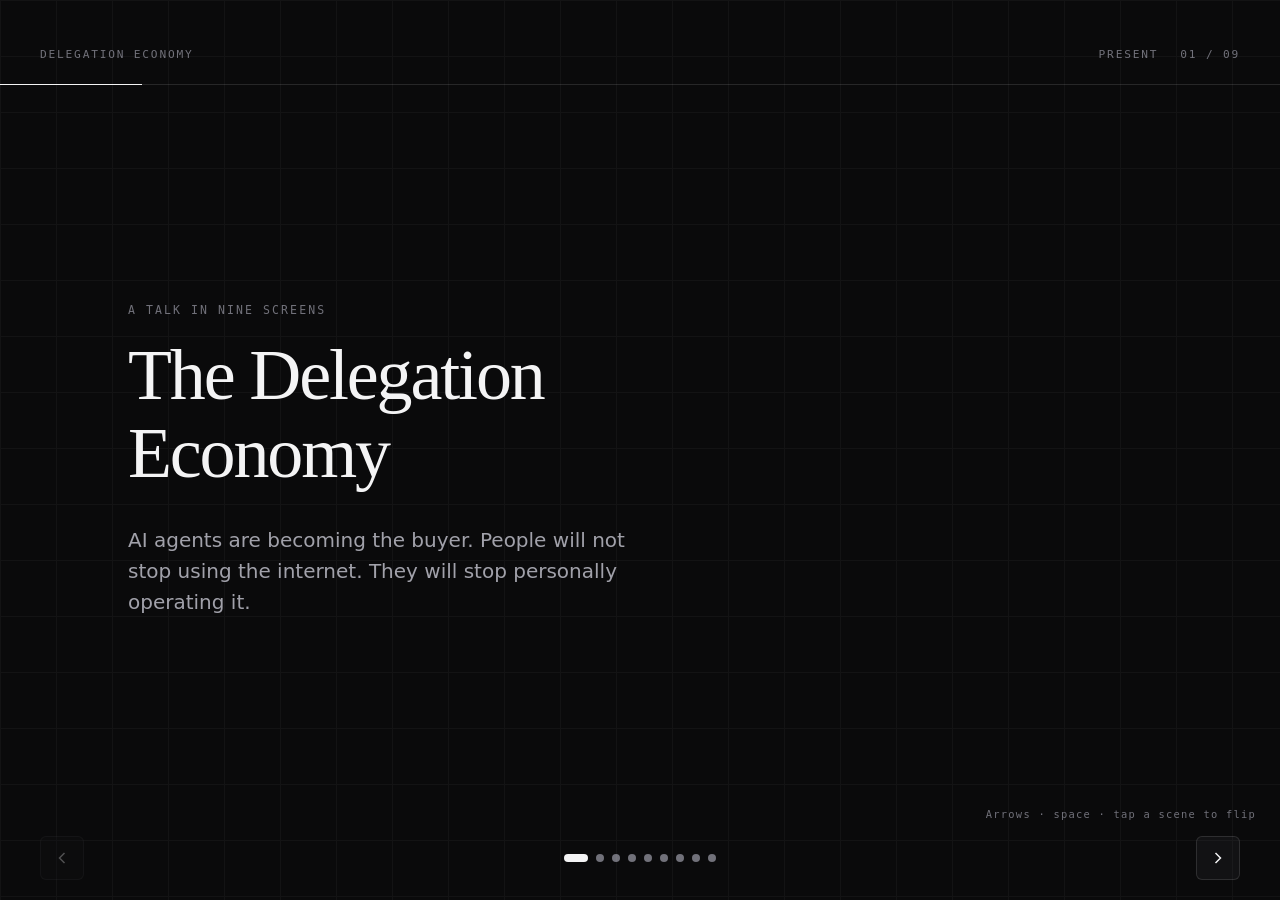
==== commit 0e950ca2: "Ship the nine-screen talk to the live deck. Intro, three flips, then the brief. Present mode and bla" ====
--- a/index.html
+++ b/index.html
@@ -4,12 +4,13 @@
 <meta charset="utf-8">
 <meta name="viewport" content="width=device-width, initial-scale=1">
 <title>The Delegation Economy</title>
-<meta name="description" content="You want more done without more people. This deck shows the shift from tools that wait to agents that go get the goal.">
+<meta name="description" content="AI agents are becoming the buyer. A talk on what to change before your customer is a machine.">
 <meta property="og:title" content="The Delegation Economy">
-<meta property="og:description" content="You want more done. Without adding more people.">
+<meta property="og:description" content="AI agents are becoming the buyer.">
 <meta property="og:type" content="website">
 <meta property="og:url" content="https://delegationeconomy.fyi">
 <link rel="canonical" href="https://delegationeconomy.fyi">
+<link rel="icon" type="image/svg+xml" href="public/favicon.svg">
 <link rel="preconnect" href="https://fonts.googleapis.com">
 <link rel="preconnect" href="https://fonts.gstatic.com" crossorigin>
 <link href="https://fonts.googleapis.com/css2?family=IBM+Plex+Mono:wght@400;500&family=IBM+Plex+Sans:wght@400;500;600&family=Instrument+Serif:ital@0;1&display=swap" rel="stylesheet">
@@ -20,96 +21,146 @@
   <div class="grid" aria-hidden="true"></div>
   <header class="top">
     <a class="brand" href="/">Delegation Economy</a>
-    <span class="count" id="count">01 / 06</span>
+    <div class="top-right">
+      <button type="button" class="present" id="present">Present</button>
+      <span class="count" id="count">01 / 09</span>
+    </div>
   </header>
   <div class="bar"><span id="progress"></span></div>
 
   <section class="stage">
     <div class="inner">
-      <article class="slide on" data-kicker="A character. A want.">
-        <h1>You want more done.<span class="italic"> Without adding more people.</span></h1>
-        <p class="lede">That is the whole story. Every company in this market is chasing the same thing.</p>
+      <article class="slide on" data-kicker="A talk in nine screens">
+        <h1>The Delegation Economy</h1>
+        <p class="lede">AI agents are becoming the buyer. People will not stop using the internet. They will stop personally operating it.</p>
       </article>
 
-      <article class="slide" data-kicker="The problem">
-        <h2 class="mid">Your software still waits on you.</h2>
-        <p class="lede">You click. It moves. You stop. It stops. You are the bottleneck, and you can feel it.</p>
-        <div class="cards two">
-          <div class="card">
-            <h3>What it looks like</h3>
-            <p>A pile of tools. A pile of tabs. Smart people copying, pasting, and checking the same work, all day.</p>
+      <article class="slide" data-kicker="One">
+        <h2 class="mid">The click disappears.</h2>
+        <p class="lede">Your funnel assumes a human is somewhere in the loop — browsing, comparing, hesitating, clicking. The new buyer never arrives at the page.</p>
+      </article>
+
+      <article class="slide" data-kicker="Two">
+        <h2 class="mid">Lazy loyalty disappears.</h2>
+        <p class="lede">Nine steps to cancel, and most people give up at four. An agent gets to step nine before you finish breakfast.</p>
+      </article>
+
+      <article class="slide" data-kicker="Three">
+        <h2 class="mid">Manipulation becomes evidence.</h2>
+        <p class="lede">Fake urgency works on people who are tired. An agent is not tired, and it remembers what your countdown clock said yesterday.</p>
+      </article>
+
+      <article class="slide" data-kicker="Press them yourself">
+        <h2 class="mid">Three switches from the talk.</h2>
+        <p class="lede">Each has two states — the world you sell into today, and the world after the customer delegates. Tap the scene to flip. Space moves on.</p>
+      </article>
+
+      <article class="slide" data-kicker="Switch 01">
+        <div class="aid" data-aid="tabs">
+          <div class="aid-bar">
+            <span class="pill">Today</span>
+            <span class="aid-note">Ninety minutes, twelve tabs</span>
           </div>
-          <div class="card">
-            <h3>What it costs</h3>
-            <p>Time. Money. Energy. And a quiet fear that the next company will figure this out first.</p>
+          <h2 class="aid-title">Planning a holiday, today.</h2>
+          <div class="scene tabs-scene">
+            <div class="tabs-pile">
+              <span>Flights — 6 stops, 19 hrs</span>
+              <span>Hotels near the beach (page 7 of 40)</span>
+              <span>Is this hotel a scam? — forum</span>
+              <span>promo code 2032 reddit</span>
+              <span>Cheapest week to fly?</span>
+              <span>Reviews: “rooms smell fine now”</span>
+              <span>Baggage fees explained</span>
+              <span>Travel insurance — 41 options</span>
+              <span>Same hotel, different site, $60 less</span>
+              <span>Weather in October</span>
+              <span>Do I need a visa?</span>
+              <span class="hot">Notes: ask spouse (again)</span>
+            </div>
+            <div class="tabs-next">
+              <p class="cmd"><span>›</span> Seven days, under $3,000. No overnight flights. Good food. Quiet hotel. Skip anyone with terrible service. Use my points. Book it.</p>
+              <div class="stamp">Booked</div>
+            </div>
           </div>
+          <p class="verdict">Twelve tabs. Ninety minutes. You stay home.</p>
+          <button type="button" class="flip">Delegate it instead</button>
         </div>
       </article>
 
-      <article class="slide" data-kicker="A guide">
-        <h2 class="mid">Agents don’t wait. You name the goal. They go get it.</h2>
-        <div class="cards two">
-          <div class="card">
-            <h3>Old way</h3>
-            <p>You decide every step. Software does one task. You check it. Then you start the next step.</p>
+      <article class="slide" data-kicker="Switch 02">
+        <div class="aid" data-aid="ledger">
+          <div class="aid-bar">
+            <span class="pill">Today</span>
+            <span class="aid-note">Still paying because cancelling is annoying</span>
           </div>
-          <div class="card">
-            <h3>New way</h3>
-            <p>You say what winning looks like. The agent plans, acts, fixes mistakes, and comes back with the result.</p>
+          <h2 class="aid-title">What lazy loyalty costs you every month.</h2>
+          <div class="ledger">
+            <div class="row waste"><span>Streaming A</span><span>$15.99</span></div>
+            <div class="row keep"><span>Streaming B</span><span>$12.99</span></div>
+            <div class="row waste"><span>Cloud storage (extra)</span><span>$9.99</span></div>
+            <div class="row keep"><span>Productivity suite</span><span>$14.99</span></div>
+            <div class="row waste"><span>News + magazines</span><span>$8.00</span></div>
+            <div class="row waste"><span>Fitness app (unused)</span><span>$12.99</span></div>
+            <div class="row keep"><span>Music</span><span>$10.99</span></div>
+            <div class="row waste"><span>VPN (duplicate)</span><span>$7.99</span></div>
+            <div class="row waste"><span>Photo storage</span><span>$2.99</span></div>
+            <div class="row total"><span>Monthly total</span><span>$96.92</span></div>
           </div>
+          <p class="verdict">You are still paying for things you stopped using.</p>
+          <button type="button" class="flip">Show the agent cleanup</button>
         </div>
       </article>
 
-      <article class="slide" data-kicker="The plan">
-        <h2 class="mid">Four things to see clearly</h2>
-        <div class="cards two">
-          <div class="card">
-            <h3>1. Doing the work gets cheap</h3>
-            <p>Jobs that needed a full team will cost almost nothing once an agent can finish them on its own.</p>
+      <article class="slide" data-kicker="Switch 03">
+        <div class="aid" data-aid="clock">
+          <div class="aid-bar">
+            <span class="pill">Today</span>
+            <span class="aid-note">The clock is running. Act now.</span>
           </div>
-          <div class="card">
-            <h3>2. Your job is to aim</h3>
-            <p>The hard part is no longer the work. The hard part is picking the goal and keeping the agent honest.</p>
+          <h2 class="aid-title">The offer ends in a few hours.</h2>
+          <div class="offer">
+            <div class="offer-kicker">Limited time only</div>
+            <div class="offer-name">Summer Flash Sale</div>
+            <div class="offer-price">$89</div>
+            <div class="offer-was">was $149</div>
+            <div class="clock" id="clock">
+              <div><b id="ch">04</b><i>hrs</i></div>
+              <div><b id="cm">12</b><i>min</i></div>
+              <div><b id="cs">37</b><i>sec</i></div>
+            </div>
+            <div class="offer-cta">Claim before it expires</div>
           </div>
-          <div class="card">
-            <h3>3. Buy results, not buttons</h3>
-            <p>People will stop paying for software that sits there. They will pay for work that gets done.</p>
+          <div class="agent-log">
+            <div class="log-head">Agent · urgency integrity check</div>
+            <p class="dim">// observed same product across sessions</p>
+            <p>Today  countdown: <span id="nowclock">04:12:37</span></p>
+            <p>Yesterday  04:12:37</p>
+            <p>7 days ago  04:12:37</p>
+            <p>11 months  04:12:37</p>
+            <p class="flag">Flag: permanent artificial urgency</p>
+            <p class="flag">“was $149” has been the strikethrough for 11 months</p>
+            <p>Action: excluded from shortlist</p>
           </div>
-          <div class="card">
-            <h3>4. Teams of agents win</h3>
-            <p>The companies that treat agents like staff will pass the ones that treat them like a nicer search box.</p>
-          </div>
+          <p class="verdict">Fake urgency works on people who are tired.</p>
+          <button type="button" class="flip">Show what the agent sees</button>
         </div>
       </article>
 
-      <article class="slide" data-kicker="Success and failure">
-        <p class="giant">10–100×</p>
-        <p class="lede">That is what it feels like when the work keeps moving after you leave the room.</p>
-        <div class="cards two">
-          <div class="card">
-            <h3>If you wait</h3>
-            <p>You keep hiring for tasks an agent could finish. You stay busy. You fall behind.</p>
-          </div>
-          <div class="card">
-            <h3>If you move</h3>
-            <p>You set better goals. You ship more. You spend people on judgment, not busywork.</p>
-          </div>
-        </div>
-      </article>
-
-      <article class="slide" data-kicker="The ask">
-        <h2 class="display">Pick one goal. Hand it to an agent. See what comes back.</h2>
-        <p class="lede">The market is not asking “what can AI do?” It is asking what you are willing to stop doing yourself.</p>
+      <article class="slide" data-kicker="The brief">
+        <h2 class="display">One page on what to change before your buyer is a machine.</h2>
+        <p class="lede">Pricing, policies, structured data, and the cancellation path you’ve been quietly relying on.</p>
         <form class="capture" id="signupForm" novalidate>
-          <label for="email">Send me the brief</label>
+          <label for="email">Where should I send it?</label>
           <div class="row">
             <input type="email" id="email" name="email" placeholder="you@company.com" required autocomplete="email" inputmode="email" autocapitalize="off" spellcheck="false">
-            <button type="submit" class="go">Send it</button>
+            <button type="submit" class="go">Send me the brief</button>
           </div>
           <div class="note">One email. No cadence. Unsubscribe in one click.</div>
           <div class="status" id="formStatus" role="status" aria-live="polite"></div>
         </form>
-        <p class="extra"><a href="brief.html">See the six switches from the talk</a></p>
+        <p class="present-only lede">delegationeconomy.fyi — leave this up after the talk.</p>
+        <p class="extra hide-present"><a href="brief.html">Four more switches</a></p>
+        <p class="extra">Want this talk: <a href="mailto:joey@delegationeconomy.fyi">joey@delegationeconomy.fyi</a></p>
       </article>
     </div>
   </section>
@@ -123,8 +174,9 @@
       <svg width="20" height="20" viewBox="0 0 24 24" fill="none" stroke="currentColor" stroke-width="1.75"><path d="M9 18l6-6-6-6"/></svg>
     </button>
   </footer>
-  <p class="hint">Arrows · space · scroll</p>
+  <p class="hint" id="hint">Arrows · space · tap a scene to flip</p>
 </main>
+<div class="blackout" id="blackout" hidden><span>press any key</span></div>
 <script src="deck.js"></script>
 </body>
 </html>
--- a/deck.css
+++ b/deck.css
@@ -0,0 +1,441 @@
+:root {
+  --bg: #0a0a0b;
+  --surface: #121214;
+  --fg: #f4f4f5;
+  --muted: #a1a1aa;
+  --subtle: #71717a;
+  --border: color-mix(in oklab, #f4f4f5 12%, transparent);
+  --border-strong: color-mix(in oklab, #f4f4f5 22%, transparent);
+  --accent-fg: #0a0a0b;
+  --ease: cubic-bezier(0.22, 1, 0.36, 1);
+}
+* { box-sizing: border-box; }
+html, body {
+  margin: 0;
+  height: 100%;
+  background: var(--bg);
+  color: var(--fg);
+  font-family: "IBM Plex Sans", system-ui, sans-serif;
+  -webkit-font-smoothing: antialiased;
+}
+button:not(:disabled), [role="button"]:not(:disabled) { cursor: pointer; }
+h1, h2, h3 { text-wrap: balance; }
+p { text-wrap: pretty; }
+.grid {
+  pointer-events: none;
+  position: absolute;
+  inset: 0;
+  opacity: 0.035;
+  background-image:
+    linear-gradient(var(--fg) 1px, transparent 1px),
+    linear-gradient(90deg, var(--fg) 1px, transparent 1px);
+  background-size: 56px 56px;
+}
+.deck {
+  position: relative;
+  display: flex;
+  flex-direction: column;
+  height: 100dvh;
+  overflow: hidden;
+}
+header.top {
+  display: flex;
+  justify-content: space-between;
+  align-items: center;
+  padding: 1.25rem 1.25rem 0.5rem;
+}
+@media (min-width: 768px) { header.top { padding: 2rem 2.5rem 0.5rem; } }
+.brand, .count {
+  font-family: "IBM Plex Mono", ui-monospace, monospace;
+  font-size: 0.7rem;
+  letter-spacing: 0.16em;
+  text-transform: uppercase;
+  color: var(--subtle);
+  text-decoration: none;
+}
+.bar { height: 1px; background: var(--border); }
+.bar > span {
+  display: block;
+  height: 1px;
+  background: var(--fg);
+  width: 16.66%;
+  transition: width 300ms var(--ease);
+}
+.stage {
+  flex: 1;
+  min-height: 0;
+  overflow-y: auto;
+  display: flex;
+  flex-direction: column;
+  justify-content: center;
+  padding: 2rem 1.25rem;
+}
+@media (min-width: 768px) { .stage { padding: 2rem 4rem; } }
+@media (min-width: 1024px) { .stage { padding: 2rem 6rem; } }
+.inner { width: 100%; max-width: 64rem; margin: 0 auto; }
+.kicker {
+  margin: 0 0 1.25rem;
+  font-family: "IBM Plex Mono", ui-monospace, monospace;
+  font-size: 0.72rem;
+  font-weight: 500;
+  letter-spacing: 0.18em;
+  text-transform: uppercase;
+  color: var(--subtle);
+}
+h1, h2.display {
+  margin: 0;
+  max-width: 16ch;
+  font-family: "Instrument Serif", "Times New Roman", serif;
+  font-weight: 400;
+  line-height: 1.08;
+  letter-spacing: -0.03em;
+  font-size: clamp(2.2rem, 6vw, 4.5rem);
+}
+h2.mid {
+  margin: 0;
+  max-width: 18ch;
+  font-family: "Instrument Serif", "Times New Roman", serif;
+  font-weight: 400;
+  line-height: 1.12;
+  letter-spacing: -0.025em;
+  font-size: clamp(1.85rem, 4.2vw, 3rem);
+}
+.italic { font-style: italic; color: var(--muted); }
+.lede {
+  margin: 2rem 0 0;
+  max-width: 40ch;
+  font-size: clamp(1.05rem, 2vw, 1.25rem);
+  line-height: 1.55;
+  color: var(--muted);
+}
+.giant {
+  margin: 0;
+  font-family: "Instrument Serif", "Times New Roman", serif;
+  font-size: clamp(4.5rem, 10vw, 8rem);
+  line-height: 1;
+  letter-spacing: -0.04em;
+}
+.cards {
+  display: grid;
+  gap: 1rem;
+  margin-top: 2.5rem;
+}
+@media (min-width: 640px) { .cards.two { grid-template-columns: 1fr 1fr; } }
+.card {
+  border: 1px solid var(--border);
+  background: var(--surface);
+  border-radius: 16px;
+  padding: 1.25rem 1.35rem;
+}
+.card h3 {
+  margin: 0 0 0.5rem;
+  font-size: 1.05rem;
+  font-weight: 500;
+  letter-spacing: -0.01em;
+}
+.card p { margin: 0; font-size: 0.95rem; line-height: 1.55; color: var(--muted); }
+footer.nav {
+  display: flex;
+  align-items: center;
+  justify-content: space-between;
+  gap: 0.75rem;
+  padding: 0 1rem max(1.25rem, env(safe-area-inset-bottom));
+}
+@media (min-width: 768px) { footer.nav { padding: 0 2.5rem max(1.25rem, env(safe-area-inset-bottom)); } }
+.nav-btn {
+  display: inline-flex;
+  align-items: center;
+  justify-content: center;
+  width: 44px;
+  height: 44px;
+  border: 1px solid var(--border);
+  background: var(--surface);
+  color: var(--fg);
+  border-radius: 6px;
+}
+.nav-btn:hover { border-color: var(--border-strong); }
+.nav-btn:active { transform: scale(0.96); }
+.nav-btn:disabled { opacity: 0.3; }
+.dots { display: flex; gap: 0.5rem; align-items: center; }
+.dot {
+  width: 8px;
+  height: 8px;
+  border: 0;
+  padding: 0;
+  border-radius: 999px;
+  background: var(--subtle);
+}
+.dot.on { width: 24px; background: var(--fg); }
+.hint {
+  position: absolute;
+  right: 1.5rem;
+  bottom: 5rem;
+  margin: 0;
+  font-family: "IBM Plex Mono", ui-monospace, monospace;
+  font-size: 0.65rem;
+  letter-spacing: 0.12em;
+  color: var(--subtle);
+  display: none;
+}
+@media (min-width: 768px) { .hint { display: block; } }
+.slide { display: none; animation: in 420ms var(--ease) both; }
+.slide.on { display: block; }
+@keyframes in {
+  from { opacity: 0; transform: translateY(10px); filter: blur(2px); }
+  to { opacity: 1; transform: none; filter: none; }
+}
+@media (prefers-reduced-motion: reduce) {
+  .slide, .bar > span { animation: none; transition: none; }
+}
+form.capture { margin-top: 2rem; max-width: 28rem; }
+form.capture label {
+  display: block;
+  font-size: 0.85rem;
+  font-weight: 500;
+  margin-bottom: 0.5rem;
+  color: var(--muted);
+}
+.row { display: flex; flex-wrap: wrap; gap: 0.6rem; }
+input[type=email] {
+  flex: 1 1 12rem;
+  min-height: 44px;
+  padding: 0.75rem 0.9rem;
+  border: 1px solid var(--border);
+  background: var(--surface);
+  color: var(--fg);
+  font: inherit;
+  border-radius: 6px;
+}
+input[type=email]:focus { outline: 1px solid var(--fg); }
+button.go {
+  min-height: 44px;
+  padding: 0 1.1rem;
+  border: 0;
+  border-radius: 6px;
+  background: var(--fg);
+  color: var(--accent-fg);
+  font: inherit;
+  font-size: 0.9rem;
+  font-weight: 500;
+}
+.note { margin-top: 0.7rem; font-size: 0.8rem; color: var(--subtle); }
+.status { margin-top: 0.7rem; font-size: 0.9rem; min-height: 1.3em; }
+.status.ok { color: #86efac; }
+.status.warn { color: #fca5a5; }
+.extra { margin-top: 1.5rem; font-size: 0.95rem; }
+.extra a { color: var(--fg); }
+
+.top-right { display: flex; align-items: center; gap: 1rem; }
+.present {
+  min-height: 44px;
+  border: 0;
+  background: transparent;
+  color: var(--subtle);
+  font-family: "IBM Plex Mono", ui-monospace, monospace;
+  font-size: 0.7rem;
+  letter-spacing: 0.16em;
+  text-transform: uppercase;
+}
+.present.on { color: var(--fg); }
+body.presenting .hide-present { display: none; }
+body.presenting .present-only { display: block; }
+.present-only { display: none; }
+
+.aid { max-width: 40rem; }
+.aid-bar {
+  display: flex;
+  justify-content: space-between;
+  gap: 1rem;
+  align-items: center;
+  margin-bottom: 1rem;
+}
+.pill {
+  font-family: "IBM Plex Mono", ui-monospace, monospace;
+  font-size: 0.68rem;
+  letter-spacing: 0.16em;
+  text-transform: uppercase;
+  border: 1px solid var(--border);
+  padding: 0.3rem 0.55rem;
+  color: var(--muted);
+}
+.aid.on .pill {
+  background: var(--fg);
+  color: var(--accent-fg);
+  border-color: var(--fg);
+}
+.aid-note { font-size: 0.8rem; color: var(--subtle); text-align: right; }
+.aid-title {
+  margin: 0 0 1.1rem;
+  font-family: "Instrument Serif", "Times New Roman", serif;
+  font-size: clamp(1.4rem, 3vw, 2rem);
+  font-weight: 400;
+  letter-spacing: -0.02em;
+  line-height: 1.15;
+  max-width: none;
+}
+.verdict { margin: 1rem 0 0; font-size: 0.98rem; }
+button.flip {
+  display: block;
+  margin-top: 1.25rem;
+  min-height: 44px;
+  padding: 0 1.2rem;
+  border: 0;
+  background: var(--fg);
+  color: var(--accent-fg);
+  font: inherit;
+  font-size: 0.9rem;
+  font-weight: 500;
+}
+button.flip:active { transform: scale(0.96); }
+
+.tabs-scene { position: relative; min-height: 11rem; }
+.tabs-pile, .tabs-next { transition: opacity 220ms var(--ease); }
+.tabs-next { display: none; }
+.aid.on .tabs-pile { display: none; }
+.aid.on .tabs-next { display: block; }
+.tabs-pile {
+  display: grid;
+  grid-template-columns: 1fr 1fr;
+  gap: 0.4rem;
+}
+.tabs-pile span {
+  border: 1px solid var(--border);
+  background: var(--surface);
+  font-size: 0.72rem;
+  padding: 0.45rem 0.55rem;
+  overflow: hidden;
+  text-overflow: ellipsis;
+  white-space: nowrap;
+}
+.tabs-pile span.hot { border-color: var(--border-strong); }
+.cmd {
+  margin: 0;
+  border: 1px solid var(--border);
+  background: var(--surface);
+  padding: 1rem 1.1rem;
+  line-height: 1.5;
+  font-size: 0.95rem;
+}
+.cmd span { margin-right: 0.4rem; }
+.stamp {
+  display: inline-block;
+  margin-top: 0.9rem;
+  background: var(--fg);
+  color: var(--accent-fg);
+  font-family: "IBM Plex Mono", ui-monospace, monospace;
+  font-size: 0.7rem;
+  letter-spacing: 0.16em;
+  text-transform: uppercase;
+  padding: 0.45rem 0.8rem;
+}
+
+.ledger {
+  border: 1px solid var(--border);
+  background: var(--surface);
+}
+.ledger .row {
+  display: flex;
+  justify-content: space-between;
+  gap: 1rem;
+  padding: 0.4rem 0.85rem;
+  font-size: 0.85rem;
+  border-bottom: 1px solid var(--border);
+}
+.ledger .row:last-child { border-bottom: 0; }
+.ledger .row.waste { color: var(--subtle); }
+.aid.on .ledger .row.waste { text-decoration: line-through; opacity: 0.45; }
+.aid.on .ledger .row.keep { background: color-mix(in oklab, #f4f4f5 8%, transparent); color: var(--fg); }
+.ledger .row.total {
+  background: var(--fg);
+  color: var(--accent-fg);
+  font-weight: 500;
+}
+
+.offer, .agent-log { max-width: 22rem; }
+.agent-log { display: none; }
+.aid.on .offer { display: none; }
+.aid.on .agent-log { display: block; }
+.offer {
+  border: 1px solid #ff3b30;
+  background: #140807;
+  padding: 1.5rem 1.25rem 1.35rem;
+  text-align: center;
+}
+.offer-kicker {
+  font-family: "IBM Plex Mono", ui-monospace, monospace;
+  font-size: 0.68rem;
+  letter-spacing: 0.16em;
+  text-transform: uppercase;
+  color: #ff3b30;
+}
+.offer-name { margin-top: 0.4rem; font-size: 1.15rem; }
+.offer-price { margin-top: 0.6rem; font-size: 2.4rem; letter-spacing: -0.03em; }
+.offer-was { color: var(--subtle); text-decoration: line-through; font-size: 0.85rem; }
+.clock { display: flex; justify-content: center; gap: 0.45rem; margin: 1rem 0; }
+.clock div {
+  min-width: 3.4rem;
+  background: var(--fg);
+  color: var(--accent-fg);
+  padding: 0.4rem 0.3rem;
+}
+.clock b { display: block; font-size: 1.35rem; font-variant-numeric: tabular-nums; }
+.clock i {
+  display: block;
+  font-style: normal;
+  font-size: 0.6rem;
+  letter-spacing: 0.12em;
+  text-transform: uppercase;
+  opacity: 0.6;
+}
+.offer-cta {
+  display: inline-block;
+  background: #ff3b30;
+  color: #fff;
+  padding: 0.55rem 1rem;
+  font-size: 0.85rem;
+  font-weight: 500;
+}
+.agent-log {
+  border: 1px solid var(--border);
+  background: #000;
+  font-family: "IBM Plex Mono", ui-monospace, monospace;
+  font-size: 0.78rem;
+  line-height: 1.55;
+  padding: 0 0 0.8rem;
+}
+.log-head {
+  border-bottom: 1px solid var(--border);
+  padding: 0.55rem 0.9rem;
+  color: var(--subtle);
+  letter-spacing: 0.12em;
+  text-transform: uppercase;
+  font-size: 0.65rem;
+}
+.agent-log p { margin: 0; padding: 0 0.9rem; }
+.agent-log p.dim { color: var(--subtle); padding-top: 0.7rem; }
+.agent-log p.flag { color: #ff3b30; }
+
+.blackout {
+  position: fixed;
+  inset: 0;
+  background: #000;
+  z-index: 50;
+  display: flex;
+  align-items: flex-end;
+  justify-content: center;
+  padding-bottom: 2.5rem;
+}
+.blackout[hidden] { display: none; }
+.blackout span {
+  font-family: "IBM Plex Mono", ui-monospace, monospace;
+  font-size: 0.7rem;
+  letter-spacing: 0.16em;
+  text-transform: uppercase;
+  color: var(--subtle);
+}
+
+@media (max-width: 639px) {
+  .tabs-pile { grid-template-columns: 1fr; }
+  .tabs-pile span:nth-child(n+7) { display: none; }
+}
+
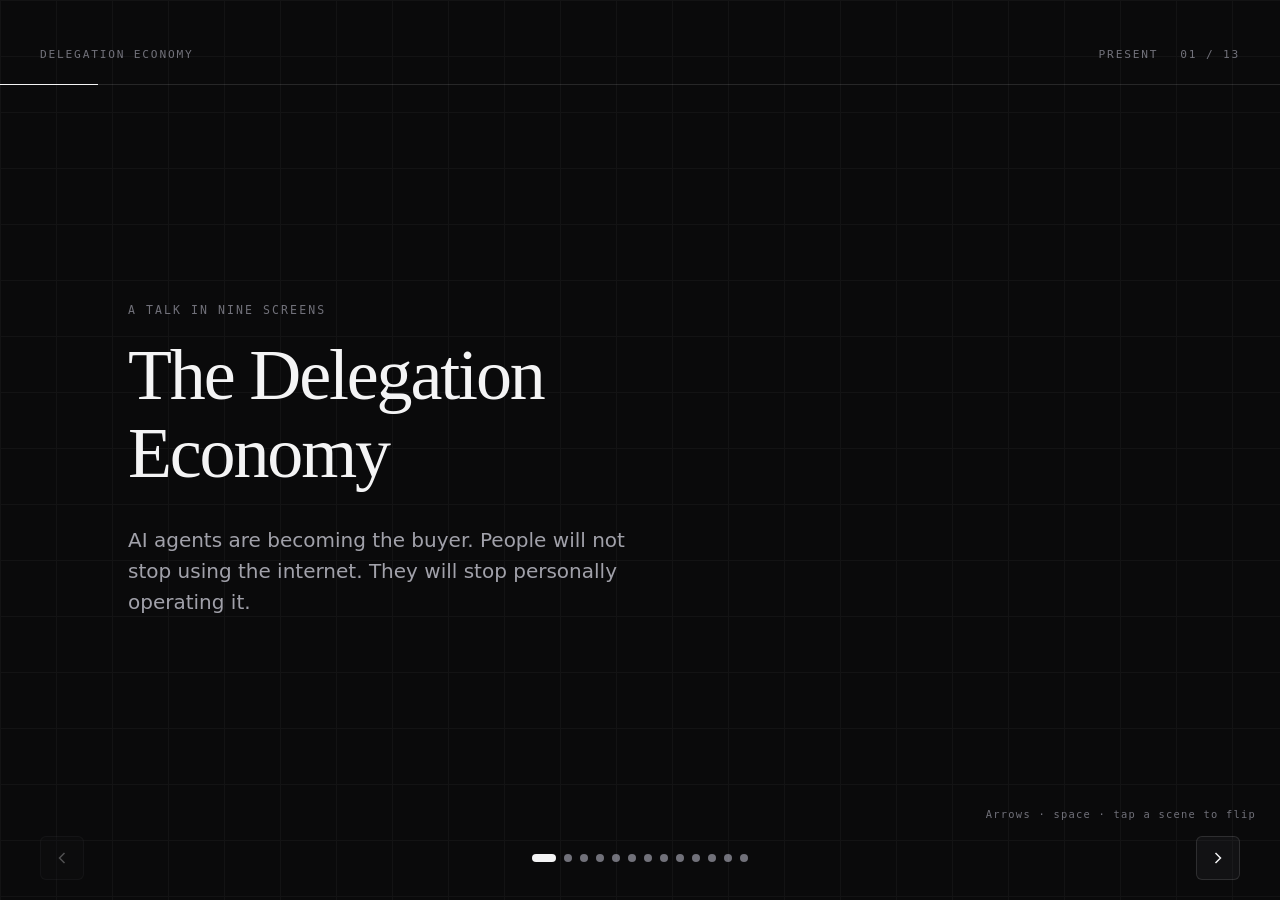
==== commit 66752c3a: "Ship the nine-screen talk: OG tags and tighter stage scenes." ====
--- a/index.html
+++ b/index.html
@@ -8,8 +8,10 @@
 <meta property="og:title" content="The Delegation Economy">
 <meta property="og:description" content="AI agents are becoming the buyer.">
 <meta property="og:type" content="website">
-<meta property="og:url" content="https://delegationeconomy.fyi">
-<link rel="canonical" href="https://delegationeconomy.fyi">
+<meta property="og:url" content="https://www.delegationeconomy.fyi">
+<meta property="og:image" content="https://www.delegationeconomy.fyi/public/og.jpg">
+<meta name="twitter:card" content="summary_large_image">
+<link rel="canonical" href="https://www.delegationeconomy.fyi">
 <link rel="icon" type="image/svg+xml" href="public/favicon.svg">
 <link rel="preconnect" href="https://fonts.googleapis.com">
 <link rel="preconnect" href="https://fonts.gstatic.com" crossorigin>
@@ -94,17 +96,19 @@
             <span class="aid-note">Still paying because cancelling is annoying</span>
           </div>
           <h2 class="aid-title">What lazy loyalty costs you every month.</h2>
-          <div class="ledger">
-            <div class="row waste"><span>Streaming A</span><span>$15.99</span></div>
-            <div class="row keep"><span>Streaming B</span><span>$12.99</span></div>
-            <div class="row waste"><span>Cloud storage (extra)</span><span>$9.99</span></div>
-            <div class="row keep"><span>Productivity suite</span><span>$14.99</span></div>
-            <div class="row waste"><span>News + magazines</span><span>$8.00</span></div>
-            <div class="row waste"><span>Fitness app (unused)</span><span>$12.99</span></div>
-            <div class="row keep"><span>Music</span><span>$10.99</span></div>
-            <div class="row waste"><span>VPN (duplicate)</span><span>$7.99</span></div>
-            <div class="row waste"><span>Photo storage</span><span>$2.99</span></div>
-            <div class="row total"><span>Monthly total</span><span>$96.92</span></div>
+          <div class="scene">
+            <div class="ledger">
+              <div class="row waste"><span>Streaming A</span><span>$15.99</span></div>
+              <div class="row keep"><span>Streaming B</span><span>$12.99</span></div>
+              <div class="row waste"><span>Cloud storage (extra)</span><span>$9.99</span></div>
+              <div class="row keep"><span>Productivity suite</span><span>$14.99</span></div>
+              <div class="row waste"><span>News + magazines</span><span>$8.00</span></div>
+              <div class="row waste"><span>Fitness app (unused)</span><span>$12.99</span></div>
+              <div class="row keep"><span>Music</span><span>$10.99</span></div>
+              <div class="row waste"><span>VPN (duplicate)</span><span>$7.99</span></div>
+              <div class="row waste"><span>Photo storage</span><span>$2.99</span></div>
+              <div class="row total"><span>Monthly total</span><span>$96.92</span></div>
+            </div>
           </div>
           <p class="verdict">You are still paying for things you stopped using.</p>
           <button type="button" class="flip">Show the agent cleanup</button>
@@ -118,28 +122,30 @@
             <span class="aid-note">The clock is running. Act now.</span>
           </div>
           <h2 class="aid-title">The offer ends in a few hours.</h2>
-          <div class="offer">
-            <div class="offer-kicker">Limited time only</div>
-            <div class="offer-name">Summer Flash Sale</div>
-            <div class="offer-price">$89</div>
-            <div class="offer-was">was $149</div>
-            <div class="clock" id="clock">
-              <div><b id="ch">04</b><i>hrs</i></div>
-              <div><b id="cm">12</b><i>min</i></div>
-              <div><b id="cs">37</b><i>sec</i></div>
-            </div>
-            <div class="offer-cta">Claim before it expires</div>
-          </div>
-          <div class="agent-log">
-            <div class="log-head">Agent · urgency integrity check</div>
-            <p class="dim">// observed same product across sessions</p>
-            <p>Today  countdown: <span id="nowclock">04:12:37</span></p>
-            <p>Yesterday  04:12:37</p>
-            <p>7 days ago  04:12:37</p>
-            <p>11 months  04:12:37</p>
-            <p class="flag">Flag: permanent artificial urgency</p>
-            <p class="flag">“was $149” has been the strikethrough for 11 months</p>
-            <p>Action: excluded from shortlist</p>
+          <div class="scene">
+            <div class="offer">
+              <div class="offer-kicker">Limited time only</div>
+              <div class="offer-name">Summer Flash Sale</div>
+              <div class="offer-price">$89</div>
+              <div class="offer-was">was $149</div>
+              <div class="clock" id="clock">
+                <div><b id="ch">04</b><i>hrs</i></div>
+                <div><b id="cm">12</b><i>min</i></div>
+                <div><b id="cs">37</b><i>sec</i></div>
+              </div>
+              <div class="offer-cta">Claim before it expires</div>
+            </div>
+            <div class="agent-log">
+              <div class="log-head">Agent · urgency integrity check</div>
+              <p class="dim">// observed same product across sessions</p>
+              <p>Today  countdown: <span id="nowclock">04:12:37</span></p>
+              <p>Yesterday  04:12:37</p>
+              <p>7 days ago  04:12:37</p>
+              <p>11 months  04:12:37</p>
+              <p class="flag">Flag: permanent artificial urgency</p>
+              <p class="flag">“was $149” has been the strikethrough for 11 months</p>
+              <p>Action: excluded from shortlist</p>
+            </div>
           </div>
           <p class="verdict">Fake urgency works on people who are tired.</p>
           <button type="button" class="flip">Show what the agent sees</button>
@@ -159,8 +165,136 @@
           <div class="status" id="formStatus" role="status" aria-live="polite"></div>
         </form>
         <p class="present-only lede">delegationeconomy.fyi — leave this up after the talk.</p>
-        <p class="extra hide-present"><a href="brief.html">Four more switches</a></p>
+        <p class="extra hide-present"><button type="button" class="more" id="more">Four more switches</button></p>
         <p class="extra">Want this talk: <a href="mailto:joey@delegationeconomy.fyi">joey@delegationeconomy.fyi</a></p>
+      </article>
+
+      <article class="slide" data-kicker="Extra 01" data-extra>
+        <div class="aid" data-aid="cancel">
+          <div class="aid-bar">
+            <span class="pill">Today</span>
+            <span class="aid-note">Nine steps. Most people quit at four.</span>
+          </div>
+          <h2 class="aid-title">Cancelling is designed to exhaust you.</h2>
+          <div class="scene">
+            <div class="before steps">
+              <div class="step"><span>1</span> Log in to your account <i>2 min</i></div>
+              <div class="step"><span>2</span> Find Settings → Billing <i>hunt</i></div>
+              <div class="step"><span>3</span> Click “Manage subscription”</div>
+              <div class="step"><span>4</span> Scroll past the upgrade offers <i>trap</i></div>
+              <div class="step quit"><span>5</span> “Are you sure? Here’s 30% off” <i>quit point</i></div>
+              <div class="step"><span>6</span> Select a cancellation reason <i>survey</i></div>
+              <div class="step"><span>7</span> Confirm you understand the loss</div>
+              <div class="step"><span>8</span> Wait for the email to arrive <i>hours</i></div>
+              <div class="step"><span>9</span> Click the final confirm link <i>done?</i></div>
+            </div>
+            <div class="after">
+              <div class="agent-log shown">
+                <div class="log-head">Agent · subscription cancellation</div>
+                <p class="dim">› Cancel my [Service] subscription effective today. Do not accept any retention offer.</p>
+                <p class="dim">// 1.4 seconds later</p>
+                <p>Cancelled. Confirmation ID: CX-48291. No further charges.</p>
+              </div>
+              <div class="stamp">Done in one instruction</div>
+            </div>
+          </div>
+          <p class="verdict">Entire industries are protected by customer exhaustion.</p>
+          <button type="button" class="flip">Show the agent version</button>
+        </div>
+      </article>
+
+      <article class="slide" data-kicker="Extra 02" data-extra>
+        <div class="aid" data-aid="compare">
+          <div class="aid-bar">
+            <span class="pill">Today</span>
+            <span class="aid-note">Three options still feel open</span>
+          </div>
+          <h2 class="aid-title">You are still being compared.</h2>
+          <div class="scene">
+            <div class="before compare">
+              <div class="card"><h3>Brand A</h3><p class="price">$94</p><p>Ships in 3 days</p></div>
+              <div class="card"><h3>Brand B</h3><p class="price">$89</p><p>Ships in 2 days</p></div>
+              <div class="card"><h3>Brand C</h3><p class="price">$97</p><p>Ships tomorrow</p></div>
+            </div>
+            <div class="after">
+              <div class="agent-log shown">
+                <div class="log-head">Agent comparison · 1.4s</div>
+                <p>Brand A · rejected<span class="dim">reason: no machine-readable cancel path</span></p>
+                <p>Brand C · rejected<span class="dim">reason: “was $149” for 11 months</span></p>
+                <p>Brand B · selected<span class="dim">booked · confirmation sent</span></p>
+              </div>
+            </div>
+          </div>
+          <p class="verdict">The shortlist still feels open to you.</p>
+          <button type="button" class="flip">Show what the agent already did</button>
+        </div>
+      </article>
+
+      <article class="slide" data-kicker="Extra 03" data-extra>
+        <div class="aid" data-aid="homepage">
+          <div class="aid-bar">
+            <span class="pill">Today</span>
+            <span class="aid-note">Your homepage is the product</span>
+          </div>
+          <h2 class="aid-title">The customer arrives at your homepage.</h2>
+          <div class="scene">
+            <div class="before browser">
+              <div class="chrome"><i></i><i></i><i></i><span>yourbrand.com</span></div>
+              <div class="hero">Your Brand · Summer</div>
+              <div class="tiles">
+                <div><b>Hero copy</b>Free shipping over $75</div>
+                <div><b>Social proof</b>4.8 · 12,400 reviews</div>
+              </div>
+            </div>
+            <div class="after">
+              <div class="agent-log shown">
+                <div class="log-head">GET /v1/products/sku-48291</div>
+<pre>{
+  "price": 89.00,
+  "in_stock": true,
+  "ships_in_days": 2,
+  "return_window_days": 30,
+  "cancel_path": "/api/cancel"
+}</pre>
+              </div>
+            </div>
+          </div>
+          <p class="verdict">You spent the budget on the page the human sees.</p>
+          <button type="button" class="flip">Show the agent view</button>
+        </div>
+      </article>
+
+      <article class="slide" data-kicker="Extra 04" data-extra>
+        <div class="aid" data-aid="brand">
+          <div class="aid-bar">
+            <span class="pill">Today</span>
+            <span class="aid-note">Brand is why they choose you</span>
+          </div>
+          <h2 class="aid-title">Your brand is the reason they buy.</h2>
+          <div class="scene">
+            <div class="before brand-card">
+              <div class="mark">NORTH & CO.</div>
+              <div class="story">
+                <b>Our story</b>
+                <p>We exist to make everyday choices feel intentional again.</p>
+                <p class="dim">Founded in 2014. Small batches. Trusted by 40,000 customers who care about the details.</p>
+              </div>
+            </div>
+            <div class="after">
+              <div class="agent-log shown">
+                <div class="log-head">Agent · readable fields only</div>
+                <p>price: 89.00</p>
+                <p>in_stock: true</p>
+                <p>ships_in_days: 3</p>
+                <p>return_window: 30</p>
+                <p>cancel_path: null <span class="dim">← missing</span></p>
+                <p class="dim">// brand, mission, awards<br>// → not present<br>// → ignored</p>
+              </div>
+            </div>
+          </div>
+          <p class="verdict">You spent years building a brand people feel.</p>
+          <button type="button" class="flip">Show what the agent can read</button>
+        </div>
       </article>
     </div>
   </section>
